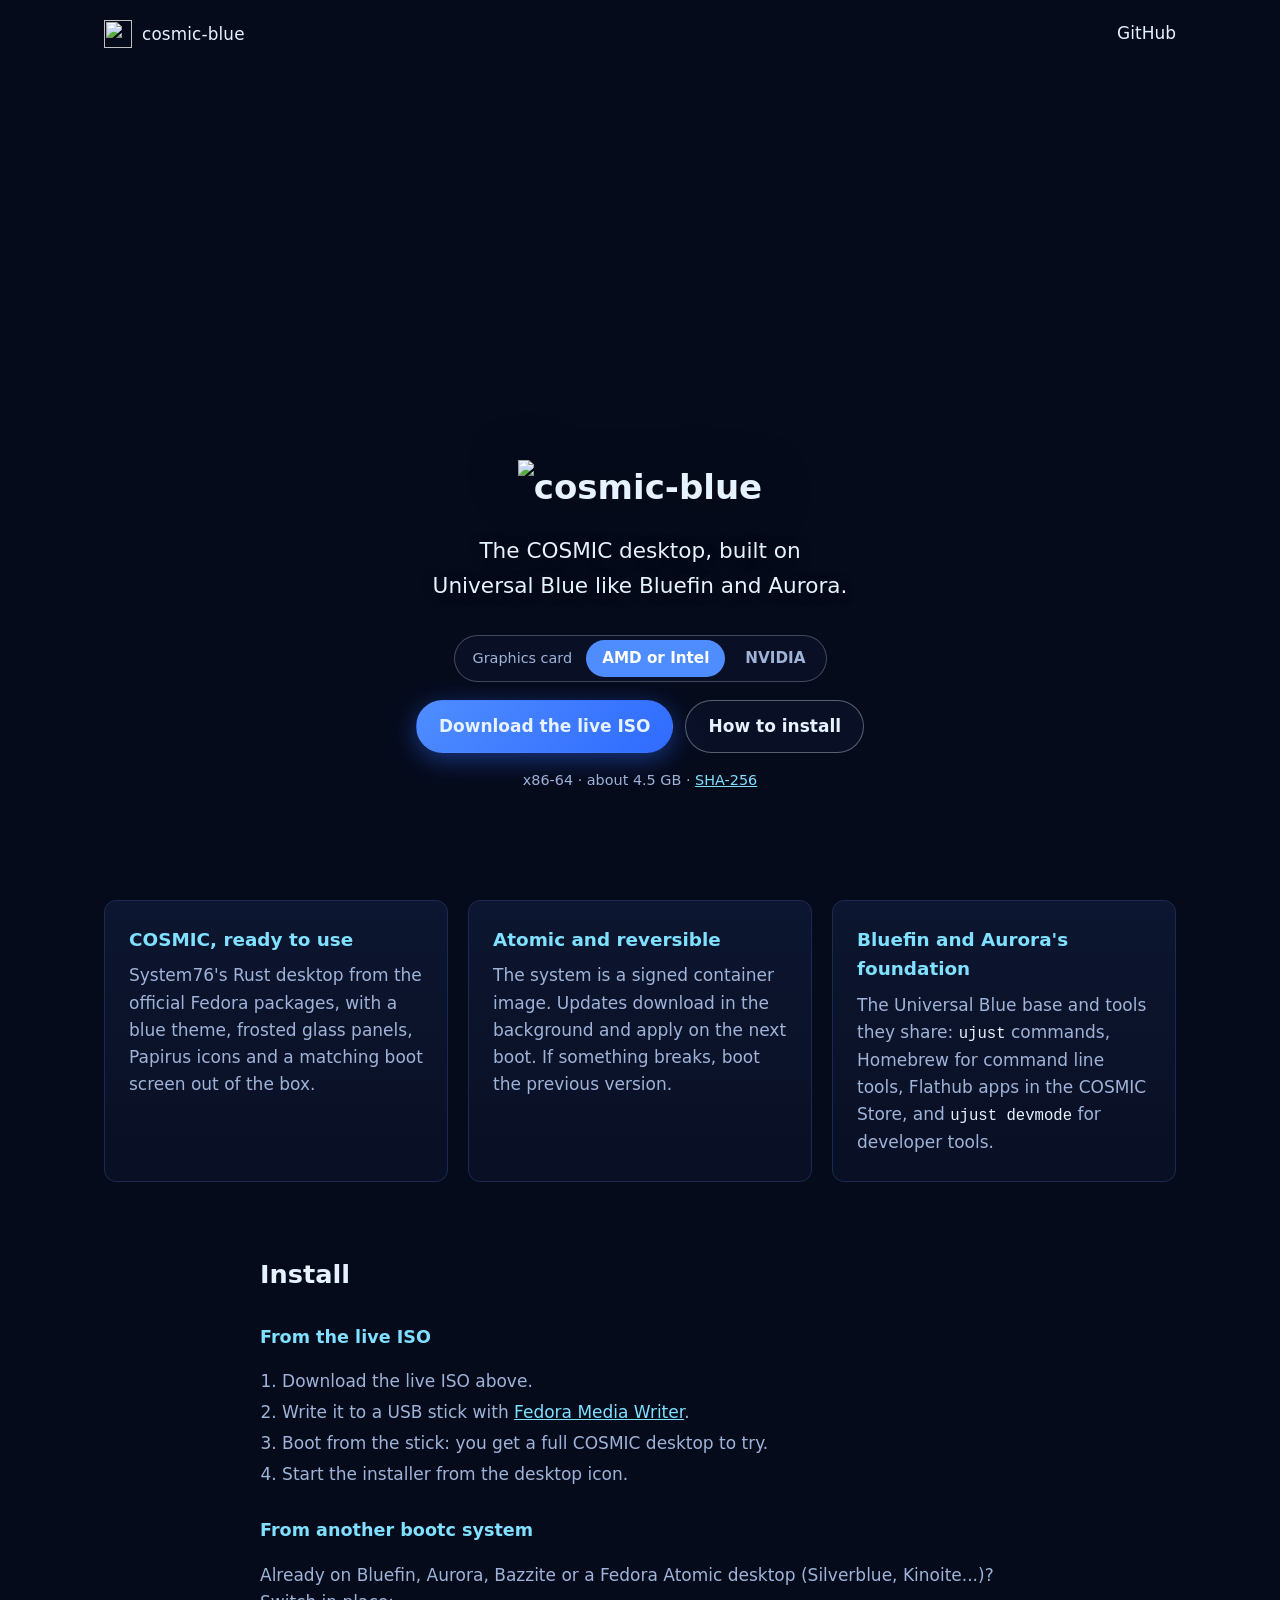
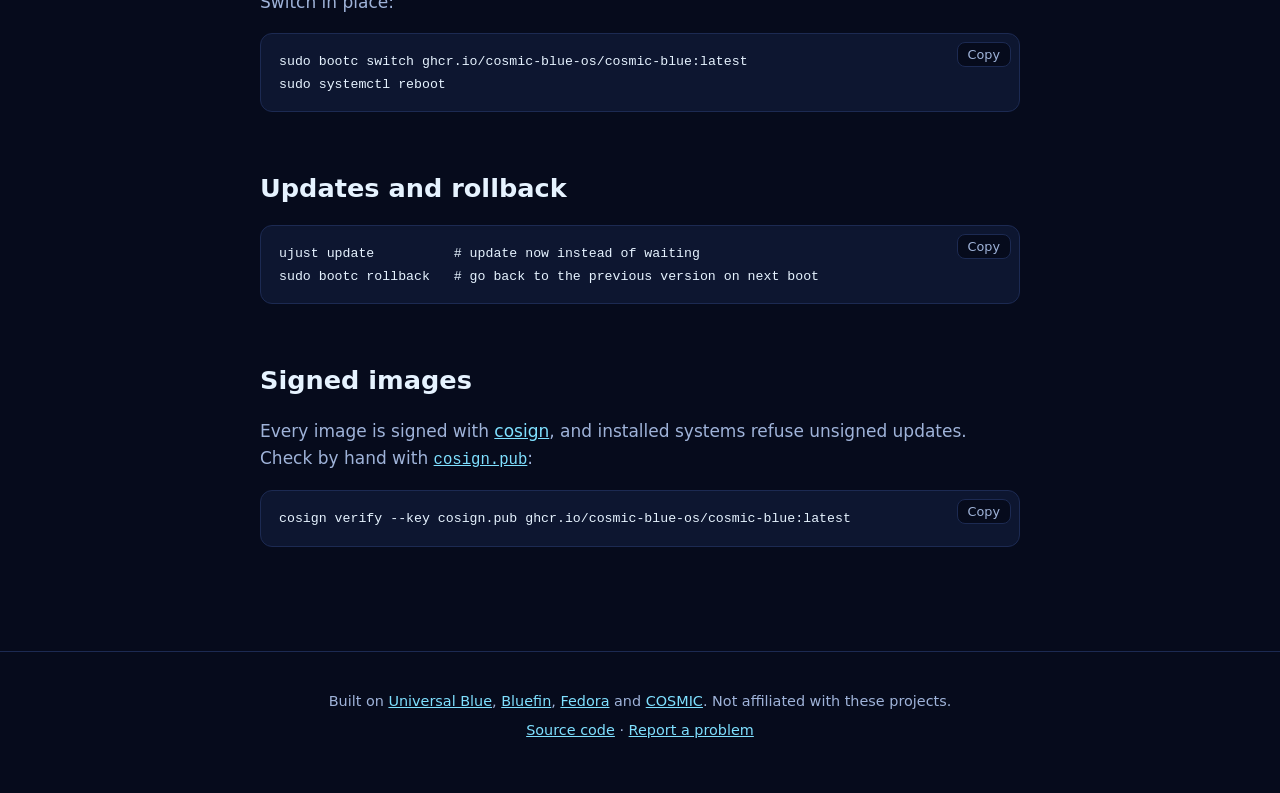
==== website/index.html @ 3c58597e "Add a cosmic-blue-nvidia image with the NVIDIA driver and Secure Boot support (#39) - New image ghcr" ====
<!doctype html>
<html lang="en">
<head>
  <meta charset="utf-8">
  <meta name="viewport" content="width=device-width, initial-scale=1">
  <title>cosmic-blue</title>
  <meta name="description" content="cosmic-blue: the COSMIC desktop, built on Universal Blue like Bluefin and Aurora. Updates in the background, rollback in one command.">
  <meta name="theme-color" content="#060b1c">
  <meta property="og:title" content="cosmic-blue">
  <meta property="og:description" content="The COSMIC desktop, built on Universal Blue like Bluefin and Aurora.">
  <meta property="og:image" content="https://cosmic-blue-os.github.io/cosmic-blue/img/wallpaper-1280.jpg">
  <meta property="og:type" content="website">
  <link rel="icon" href="img/cosmic-blue-logo.svg" type="image/svg+xml">
  <link rel="stylesheet" href="style.css">
</head>
<body>
  <header class="hero">
    <picture class="hero-bg">
      <source media="(max-width: 900px)" srcset="img/wallpaper-1280.jpg">
      <img src="img/wallpaper-2560.jpg" alt="" fetchpriority="high">
    </picture>
    <nav class="top">
      <a class="brand" href="./"><img src="img/cosmic-blue-logo.svg" alt="" width="28" height="28">cosmic-blue</a>
      <a href="https://github.com/cosmic-blue-os/cosmic-blue">GitHub</a>
    </nav>
    <div class="hero-text">
      <h1><img src="img/cosmic-blue-logo-horizontal-dark.svg" alt="cosmic-blue" width="560" height="100"></h1>
      <p class="tagline">The COSMIC desktop, built on Universal&nbsp;Blue like Bluefin and&nbsp;Aurora.</p>
      <div class="gpu" role="radiogroup" aria-labelledby="gpu-label">
        <span id="gpu-label">Graphics card</span>
        <label><input type="radio" name="gpu" value="main" checked> AMD or Intel</label>
        <label><input type="radio" name="gpu" value="nvidia"> NVIDIA</label>
      </div>
      <div class="actions">
        <!-- Filled in by build.sh -->
        <a class="button primary" href="@ISO_URL@" data-nvidia-href="@ISO_NVIDIA_URL@">Download the live ISO</a>
        <a class="button" href="#install">How to install</a>
      </div>
      <p class="fine">x86-64 · about 4.5 GB<!-- checksum --> · <a href="@ISO_URL@.sha256" data-nvidia-href="@ISO_NVIDIA_URL@.sha256">SHA-256</a><!-- /checksum --></p>
      <p class="fine" data-nvidia-only hidden>With NVIDIA's driver, for GTX 16xx, RTX 20xx and newer cards.
      Older NVIDIA card? Take the AMD or Intel version, which uses the open source driver.</p>
    </div>
  </header>

  <main>
    <section class="features" aria-label="Features">
      <article>
        <h2>COSMIC, ready to use</h2>
        <p>System76's Rust desktop from the official Fedora packages, with a
        blue theme, frosted glass panels, Papirus icons and a matching boot
        screen out of the box.</p>
      </article>
      <article>
        <h2>Atomic and reversible</h2>
        <p>The system is a signed container image. Updates download in the
        background and apply on the next boot. If something breaks, boot the
        previous version.</p>
      </article>
      <article>
        <h2>Bluefin and Aurora's foundation</h2>
        <p>The Universal Blue base and tools they share: <code>ujust</code> commands, Homebrew for
        command line tools, Flathub apps in the COSMIC Store, and
        <code>ujust devmode</code> for developer tools.</p>
      </article>
    </section>

    <section id="install" class="block">
      <h2>Install</h2>

      <h3>From the live ISO</h3>
      <ol>
        <li>Download the live ISO above.</li>
        <li>Write it to a USB stick with
          <a href="https://fedoraproject.org/workstation/download">Fedora Media Writer</a>.</li>
        <li>Boot from the stick: you get a full COSMIC desktop to try.</li>
        <li>Start the installer from the desktop icon.</li>
        <li data-nvidia-only hidden>With Secure Boot on, a blue screen shows up on the first
          reboot: choose <em>Enroll MOK</em>, then <em>Continue</em>, and type the
          password <code>universalblue</code> (QWERTY layout). It lets the NVIDIA
          driver load.</li>
      </ol>

      <h3>From another bootc system</h3>
      <p>Already on Bluefin, Aurora, Bazzite or a Fedora Atomic desktop (Silverblue, Kinoite...)? Switch in place:</p>
      <div class="code">
        <pre><code><span data-nvidia-only hidden>ujust enroll-secure-boot-key   # only if Secure Boot is on
</span>sudo bootc switch ghcr.io/cosmic-blue-os/<span data-image>cosmic-blue</span>:latest
sudo systemctl reboot</code></pre>
        <button type="button" class="copy" data-copy>Copy</button>
      </div>
    </section>

    <section class="block">
      <h2>Updates and rollback</h2>
      <div class="code">
        <pre><code>ujust update          # update now instead of waiting
sudo bootc rollback   # go back to the previous version on next boot</code></pre>
        <button type="button" class="copy" data-copy>Copy</button>
      </div>
    </section>

    <section class="block">
      <h2>Signed images</h2>
      <p>Every image is signed with <a href="https://github.com/sigstore/cosign">cosign</a>,
      and installed systems refuse unsigned updates. Check by hand with
      <a href="https://github.com/cosmic-blue-os/cosmic-blue/blob/main/cosign.pub"><code>cosign.pub</code></a>:</p>
      <div class="code">
        <pre><code>cosign verify --key cosign.pub ghcr.io/cosmic-blue-os/<span data-image>cosmic-blue</span>:latest</code></pre>
        <button type="button" class="copy" data-copy>Copy</button>
      </div>
    </section>
  </main>

  <footer>
    <p>Built on <a href="https://universal-blue.org/">Universal Blue</a>,
    <a href="https://projectbluefin.io/">Bluefin</a>,
    <a href="https://fedoraproject.org/">Fedora</a> and
    <a href="https://system76.com/cosmic">COSMIC</a>.
    Not affiliated with these projects.</p>
    <p><a href="https://github.com/cosmic-blue-os/cosmic-blue">Source code</a> ·
    <a href="https://github.com/cosmic-blue-os/cosmic-blue/issues">Report a problem</a></p>
  </footer>

  <script>
    // Graphics card choice: NVIDIA swaps the ISO links and the image name.
    // Remembered per browser; ?gpu=nvidia in the address selects it too.
    const setGpu = (gpu) => {
      const nvidia = gpu === "nvidia";
      for (const link of document.querySelectorAll("[data-nvidia-href]")) {
        link.dataset.mainHref ??= link.getAttribute("href");
        link.setAttribute("href", nvidia ? link.dataset.nvidiaHref : link.dataset.mainHref);
      }
      for (const el of document.querySelectorAll("[data-nvidia-only]")) el.hidden = !nvidia;
      for (const el of document.querySelectorAll("[data-image]")) {
        el.textContent = nvidia ? "cosmic-blue-nvidia" : "cosmic-blue";
      }
      document.querySelector(`input[name="gpu"][value="${nvidia ? "nvidia" : "main"}"]`).checked = true;
    };
    let gpu = new URLSearchParams(location.search).get("gpu");
    try { gpu ??= localStorage.getItem("gpu"); } catch {}
    setGpu(gpu);
    for (const input of document.querySelectorAll('input[name="gpu"]')) {
      input.addEventListener("change", () => {
        setGpu(input.value);
        try { localStorage.setItem("gpu", input.value); } catch {}
      });
    }

    for (const button of document.querySelectorAll("[data-copy]")) {
      button.addEventListener("click", async () => {
        const text = button.previousElementSibling.innerText;
        try {
          await navigator.clipboard.writeText(text);
          button.textContent = "Copied";
        } catch {
          button.textContent = "Select and copy";
        }
        setTimeout(() => { button.textContent = "Copy"; }, 2000);
      });
    }
  </script>
</body>
</html>
---- website/style.css ----
/* cosmic-blue website. Colors come from the logo and the default theme. */
:root {
  color-scheme: dark;
  --bg: #060b1c;
  --surface: #0d1630;
  --border: #1c2a52;
  --text: #e6f3ff;
  --muted: #9fb3d9;
  --accent: #4f8dff;
  --accent-strong: #2f6bff;
  --accent-light: #7fe0ff;
  --radius: 12px;
  --font: system-ui, -apple-system, "Segoe UI", Roboto, "Open Sans", sans-serif;
  --mono: ui-monospace, "JetBrains Mono", "Fira Code", Menlo, monospace;
}

* { box-sizing: border-box; }

html { scroll-behavior: smooth; }

body {
  margin: 0;
  background: var(--bg);
  color: var(--text);
  font: 17px/1.6 var(--font);
  -webkit-font-smoothing: antialiased;
}

a { color: var(--accent-light); }
a:hover { color: var(--text); }

code { font-family: var(--mono); font-size: .92em; }

/* Hero */

.hero {
  position: relative;
  min-height: 100svh;
  display: flex;
  flex-direction: column;
  overflow: hidden;
  isolation: isolate;
}

.hero-bg img {
  position: absolute;
  inset: 0;
  z-index: -2;
  width: 100%;
  height: 100%;
  object-fit: cover;
  object-position: 50% 45%;
}

/* Keep the text readable over the wallpaper and blend into the page */
.hero::after {
  content: "";
  position: absolute;
  inset: 0;
  z-index: -1;
  background:
    linear-gradient(180deg, rgb(6 11 28 / .55) 0%, rgb(6 11 28 / .15) 30%, rgb(6 11 28 / .35) 65%, var(--bg) 100%);
}

.top {
  display: flex;
  justify-content: space-between;
  align-items: center;
  gap: 16px;
  max-width: 1120px;
  width: 100%;
  margin: 0 auto;
  padding: 20px 24px;
}

.top a {
  color: var(--text);
  text-decoration: none;
  font-weight: 500;
}

.brand {
  display: inline-flex;
  align-items: center;
  gap: 10px;
  font-size: 1.05rem;
  letter-spacing: .01em;
}

.hero-text {
  margin: auto auto 12vh;
  padding: 0 24px;
  max-width: 760px;
  text-align: center;
}

.hero h1 { margin: 0 0 20px; }

.hero h1 img {
  width: min(560px, 88vw);
  height: auto;
  filter: drop-shadow(0 4px 24px rgb(0 0 0 / .55));
}

.tagline {
  max-width: 34em;
  margin: 0 auto 32px;
  text-wrap: balance;
  font-size: clamp(1.1rem, 2.6vw, 1.35rem);
  color: var(--text);
  text-shadow: 0 2px 12px rgb(0 0 0 / .7);
}

/* Graphics card choice: a two-option segmented switch */
.gpu {
  display: inline-flex;
  max-width: 100%;
  align-items: center;
  gap: 4px;
  margin: 0 0 18px;
  padding: 4px;
  border: 1px solid rgb(230 243 255 / .25);
  border-radius: 999px;
  background: rgb(13 22 48 / .55);
  backdrop-filter: blur(10px);
}

.gpu #gpu-label {
  padding: 0 10px 0 14px;
  color: var(--muted);
  font-size: .9rem;
}

.gpu label {
  position: relative;
  padding: 6px 16px;
  border-radius: 999px;
  color: var(--muted);
  font-weight: 600;
  font-size: .95rem;
  cursor: pointer;
  transition: background .15s, color .15s;
}

@media (max-width: 420px) {
  .gpu #gpu-label { padding: 0 4px 0 8px; font-size: .85rem; }
  .gpu label { padding: 6px 12px; font-size: .9rem; white-space: nowrap; }
}

.gpu input {
  position: absolute;
  opacity: 0;
  pointer-events: none;
}

.gpu label:has(input:checked) {
  background: var(--accent);
  color: #fff;
}

.gpu label:has(input:focus-visible) {
  outline: 2px solid var(--accent-light);
  outline-offset: 2px;
}

.actions {
  display: flex;
  flex-wrap: wrap;
  justify-content: center;
  gap: 12px;
}

.button {
  display: inline-block;
  padding: 12px 22px;
  border: 1px solid rgb(230 243 255 / .35);
  border-radius: 999px;
  background: rgb(13 22 48 / .55);
  backdrop-filter: blur(10px);
  color: var(--text);
  font-weight: 600;
  text-decoration: none;
  transition: background .15s, border-color .15s;
}

.button:hover {
  background: rgb(13 22 48 / .85);
  border-color: var(--accent-light);
  color: var(--text);
}

.button.primary {
  border-color: transparent;
  background: linear-gradient(135deg, var(--accent), var(--accent-strong));
  box-shadow: 0 6px 24px rgb(47 107 255 / .45);
}

.button.primary:hover { filter: brightness(1.1); }

.fine {
  margin: 16px 0 0;
  font-size: .9rem;
  color: var(--muted);
}

/* Content */

main {
  max-width: 1120px;
  margin: 0 auto;
  padding: 0 24px 48px;
}

.features {
  display: grid;
  grid-template-columns: repeat(auto-fit, minmax(260px, 1fr));
  gap: 20px;
  margin: 0 0 72px;
}

.features article {
  padding: 24px;
  border: 1px solid var(--border);
  border-radius: var(--radius);
  background: linear-gradient(180deg, var(--surface), rgb(13 22 48 / .4));
}

.features h2 {
  margin: 0 0 8px;
  font-size: 1.15rem;
  color: var(--accent-light);
}

.features p { margin: 0; color: var(--muted); }
.features code { color: var(--text); }

.block {
  max-width: 760px;
  margin: 0 auto 56px;
}

.block h2 {
  margin: 0 0 16px;
  font-size: 1.6rem;
  font-weight: 600;
}

.block h3 {
  margin: 28px 0 8px;
  font-size: 1.1rem;
  color: var(--accent-light);
}

.block p, .block li { color: var(--muted); }
.block ol { padding-left: 1.3em; }
.block li { margin: 4px 0; }

.code {
  position: relative;
  margin: 12px 0;
  border: 1px solid var(--border);
  border-radius: var(--radius);
  background: var(--surface);
}

.code pre {
  margin: 0;
  padding: 16px 18px;
  overflow-x: auto;
  font-size: .9rem;
  line-height: 1.55;
}

.copy {
  position: absolute;
  top: 8px;
  right: 8px;
  padding: 4px 10px;
  border: 1px solid var(--border);
  border-radius: 8px;
  background: var(--bg);
  color: var(--muted);
  font: 500 .8rem var(--font);
  cursor: pointer;
}

.copy:hover { color: var(--text); border-color: var(--accent); }

/* Leave room for the copy button on wide screens only, where it can overlap */
@media (min-width: 640px) {
  .code pre { padding-right: 90px; }
}

@media (max-width: 639px) {
  .code pre { padding-top: 40px; }
}

footer {
  border-top: 1px solid var(--border);
  padding: 32px 24px 48px;
  text-align: center;
  font-size: .9rem;
  color: var(--muted);
}

footer p { margin: 6px 0; }

@media (prefers-reduced-motion: reduce) {
  html { scroll-behavior: auto; }
}
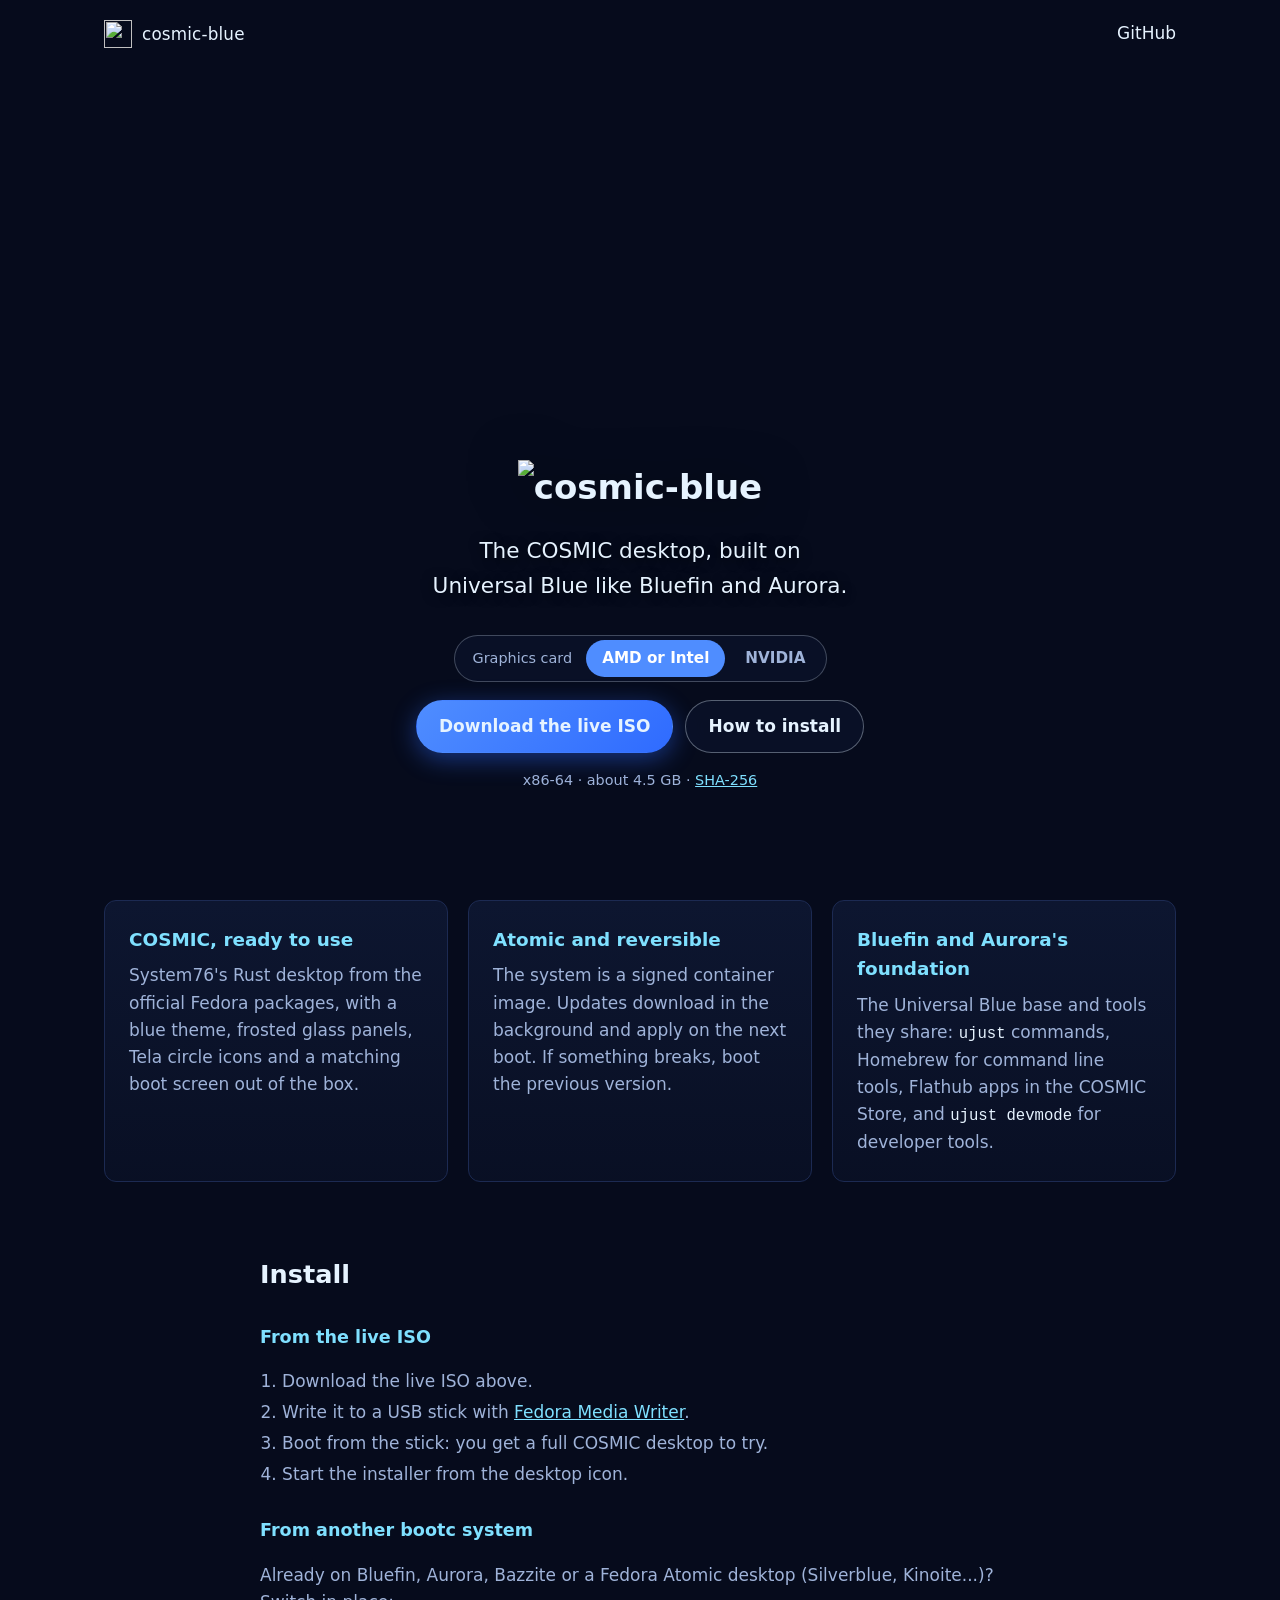
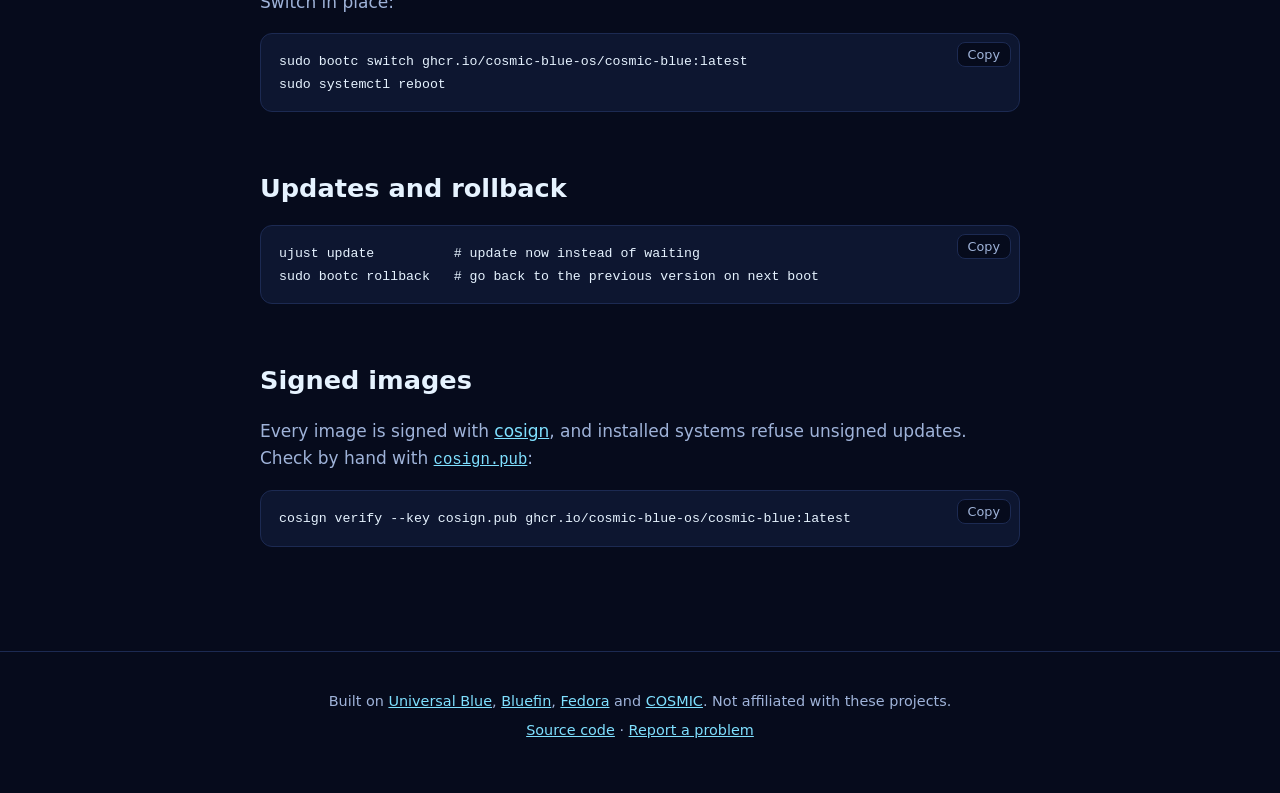
==== commit 3ab4613c: "Switch the icons to Tela circle dark, recolored with the accent blue (#40) - Tela circle replaces Pa" ====
--- a/website/index.html
+++ b/website/index.html
@@ -47,7 +47,7 @@
       <article>
         <h2>COSMIC, ready to use</h2>
         <p>System76's Rust desktop from the official Fedora packages, with a
-        blue theme, frosted glass panels, Papirus icons and a matching boot
+        blue theme, frosted glass panels, Tela circle icons and a matching boot
         screen out of the box.</p>
       </article>
       <article>
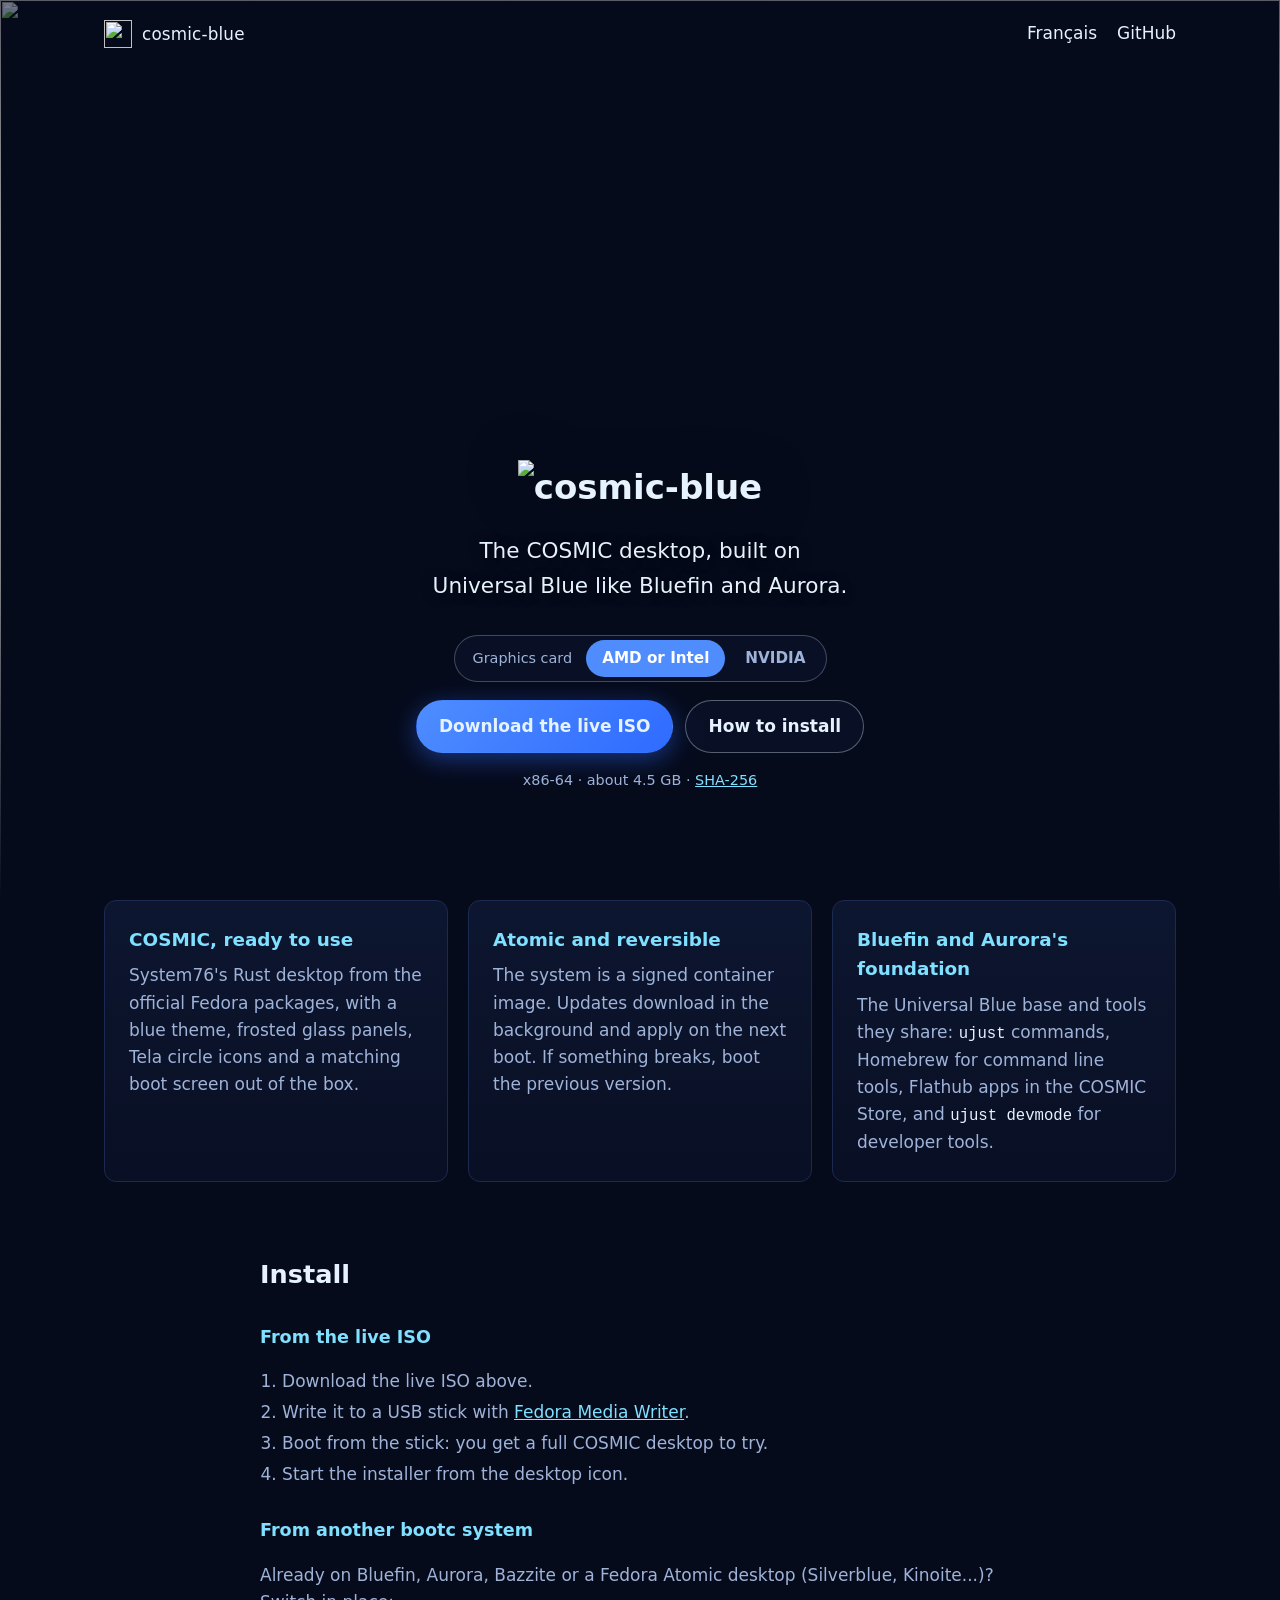
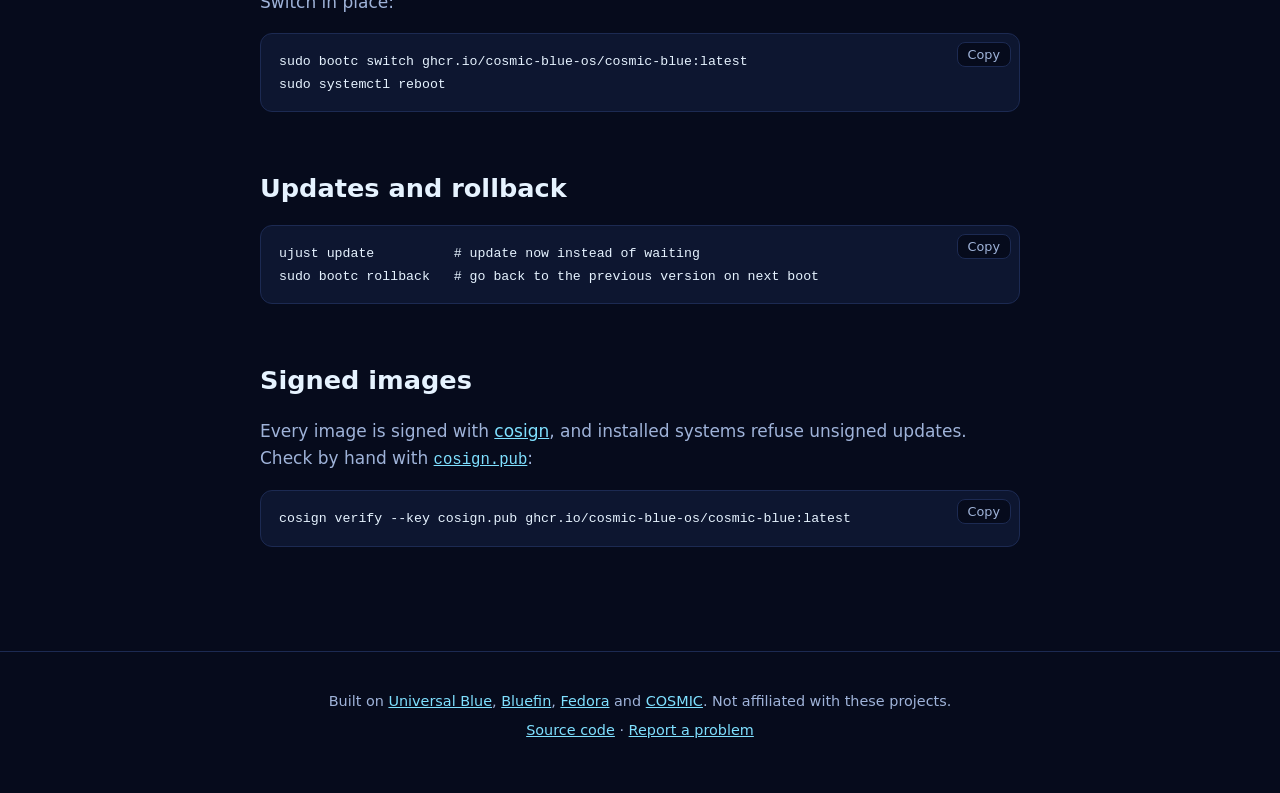
==== commit 42530fe0: "Add a French version of the website website/fr/index.html mirrors the English page, with a language " ====
--- a/website/index.html
+++ b/website/index.html
@@ -10,6 +10,9 @@
   <meta property="og:description" content="The COSMIC desktop, built on Universal Blue like Bluefin and Aurora.">
   <meta property="og:image" content="https://cosmic-blue-os.github.io/cosmic-blue/img/wallpaper-1280.jpg">
   <meta property="og:type" content="website">
+  <link rel="alternate" hreflang="en" href="https://cosmic-blue-os.github.io/cosmic-blue/">
+  <link rel="alternate" hreflang="fr" href="https://cosmic-blue-os.github.io/cosmic-blue/fr/">
+  <link rel="alternate" hreflang="x-default" href="https://cosmic-blue-os.github.io/cosmic-blue/">
   <link rel="icon" href="img/cosmic-blue-logo.svg" type="image/svg+xml">
   <link rel="stylesheet" href="style.css">
 </head>
@@ -21,7 +24,10 @@
     </picture>
     <nav class="top">
       <a class="brand" href="./"><img src="img/cosmic-blue-logo.svg" alt="" width="28" height="28">cosmic-blue</a>
-      <a href="https://github.com/cosmic-blue-os/cosmic-blue">GitHub</a>
+      <span class="links">
+        <a href="fr/" hreflang="fr" lang="fr">Français</a>
+        <a href="https://github.com/cosmic-blue-os/cosmic-blue">GitHub</a>
+      </span>
     </nav>
     <div class="hero-text">
       <h1><img src="img/cosmic-blue-logo-horizontal-dark.svg" alt="cosmic-blue" width="560" height="100"></h1>
@@ -121,43 +127,6 @@
     <a href="https://github.com/cosmic-blue-os/cosmic-blue/issues">Report a problem</a></p>
   </footer>
 
-  <script>
-    // Graphics card choice: NVIDIA swaps the ISO links and the image name.
-    // Remembered per browser; ?gpu=nvidia in the address selects it too.
-    const setGpu = (gpu) => {
-      const nvidia = gpu === "nvidia";
-      for (const link of document.querySelectorAll("[data-nvidia-href]")) {
-        link.dataset.mainHref ??= link.getAttribute("href");
-        link.setAttribute("href", nvidia ? link.dataset.nvidiaHref : link.dataset.mainHref);
-      }
-      for (const el of document.querySelectorAll("[data-nvidia-only]")) el.hidden = !nvidia;
-      for (const el of document.querySelectorAll("[data-image]")) {
-        el.textContent = nvidia ? "cosmic-blue-nvidia" : "cosmic-blue";
-      }
-      document.querySelector(`input[name="gpu"][value="${nvidia ? "nvidia" : "main"}"]`).checked = true;
-    };
-    let gpu = new URLSearchParams(location.search).get("gpu");
-    try { gpu ??= localStorage.getItem("gpu"); } catch {}
-    setGpu(gpu);
-    for (const input of document.querySelectorAll('input[name="gpu"]')) {
-      input.addEventListener("change", () => {
-        setGpu(input.value);
-        try { localStorage.setItem("gpu", input.value); } catch {}
-      });
-    }
-
-    for (const button of document.querySelectorAll("[data-copy]")) {
-      button.addEventListener("click", async () => {
-        const text = button.previousElementSibling.innerText;
-        try {
-          await navigator.clipboard.writeText(text);
-          button.textContent = "Copied";
-        } catch {
-          button.textContent = "Select and copy";
-        }
-        setTimeout(() => { button.textContent = "Copy"; }, 2000);
-      });
-    }
-  </script>
+  <script src="site.js"></script>
 </body>
 </html>
--- a/website/style.css
+++ b/website/style.css
@@ -79,6 +79,11 @@
   font-weight: 500;
 }
 
+.top .links {
+  display: flex;
+  gap: 20px;
+}
+
 .brand {
   display: inline-flex;
   align-items: center;
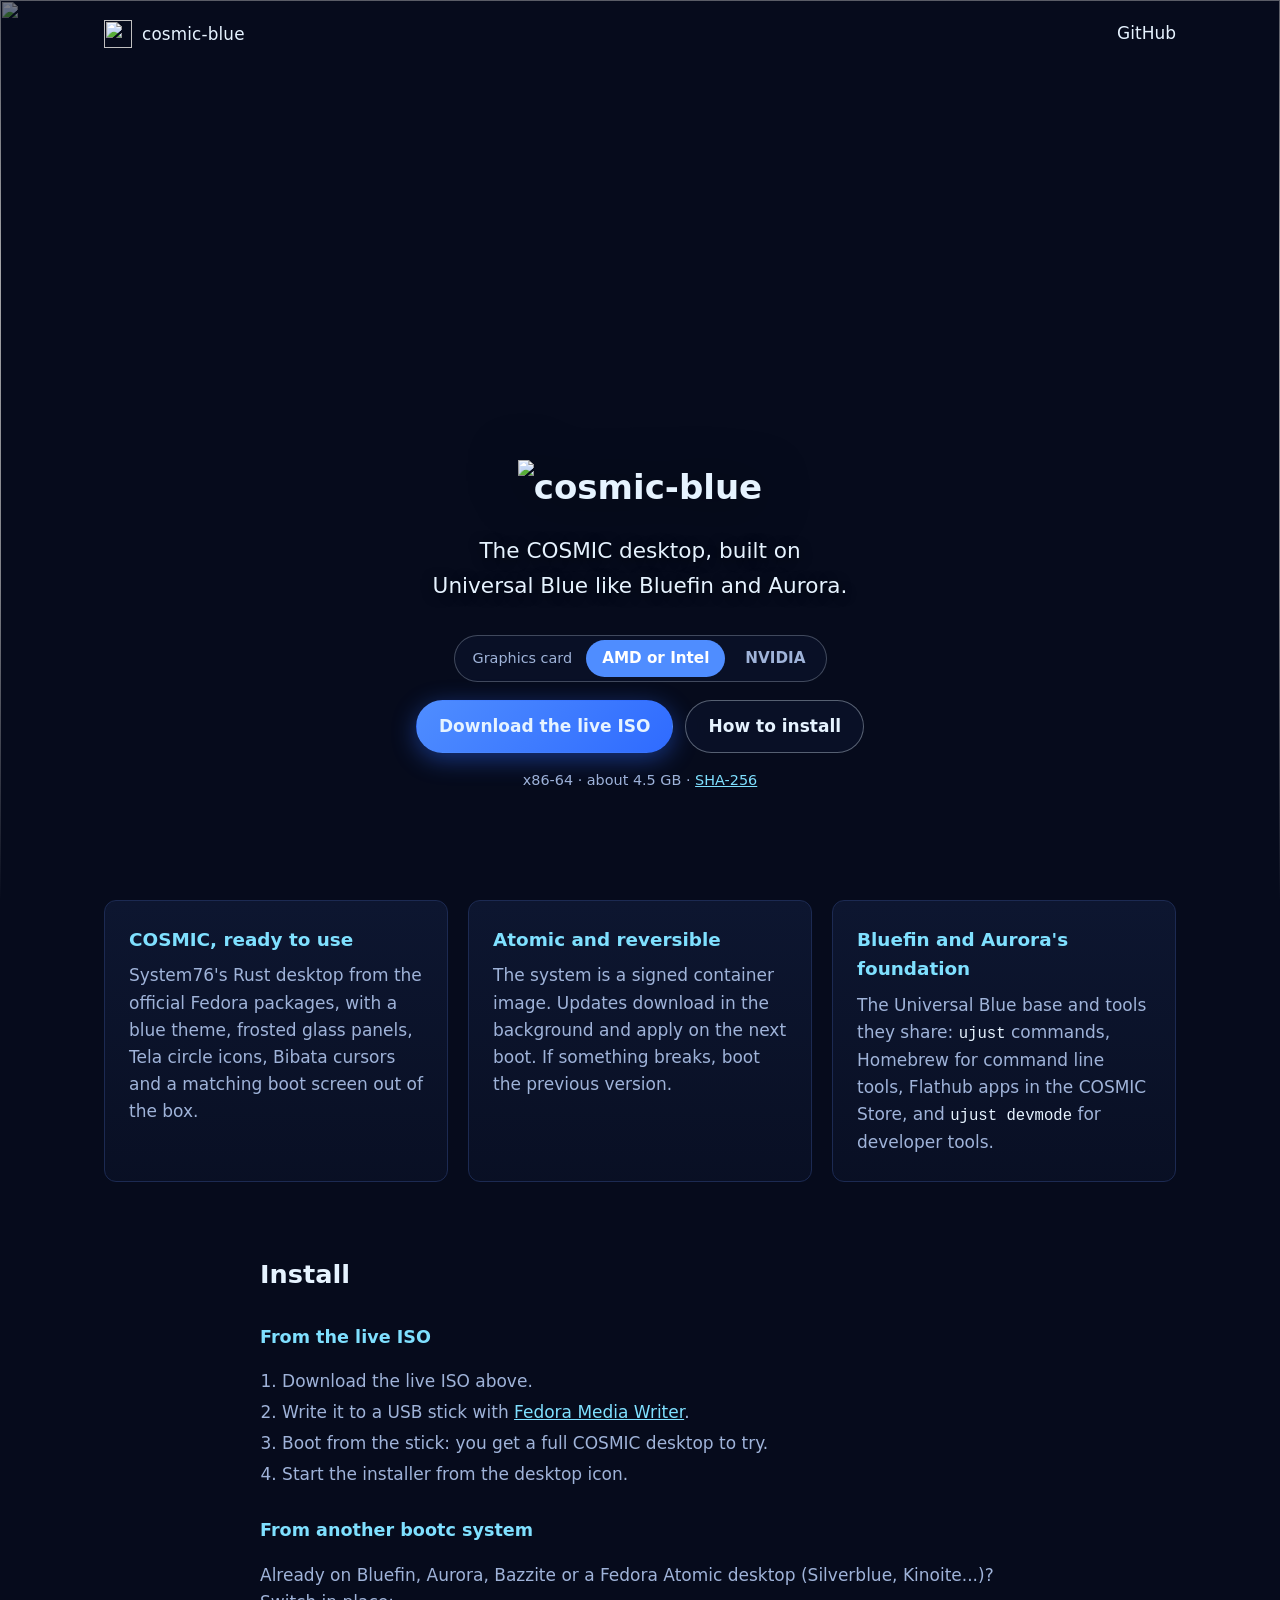
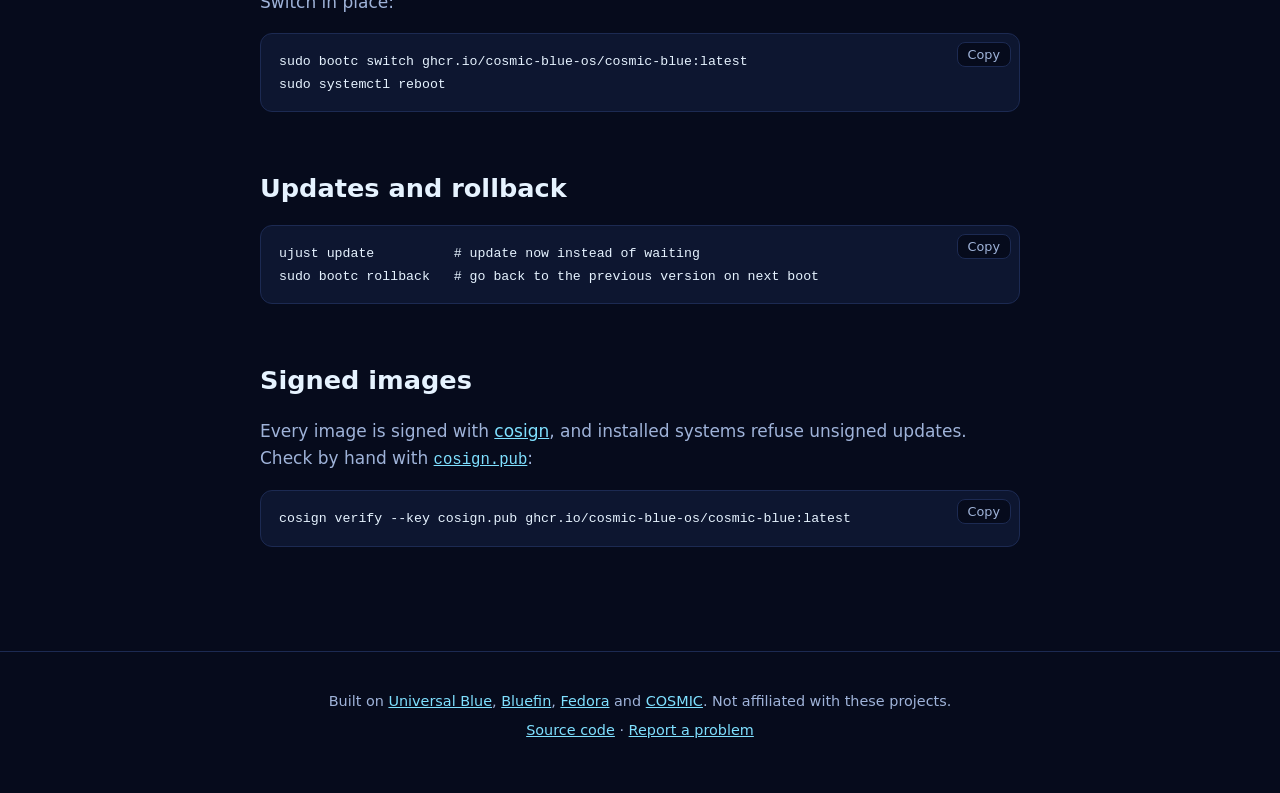
==== commit 7b2fc225: "Add a Bibata Modern cursor theme in the cosmic-blue colors COSMIC has no cursor setting and falls ba" ====
--- a/website/index.html
+++ b/website/index.html
@@ -10,9 +10,6 @@
   <meta property="og:description" content="The COSMIC desktop, built on Universal Blue like Bluefin and Aurora.">
   <meta property="og:image" content="https://cosmic-blue-os.github.io/cosmic-blue/img/wallpaper-1280.jpg">
   <meta property="og:type" content="website">
-  <link rel="alternate" hreflang="en" href="https://cosmic-blue-os.github.io/cosmic-blue/">
-  <link rel="alternate" hreflang="fr" href="https://cosmic-blue-os.github.io/cosmic-blue/fr/">
-  <link rel="alternate" hreflang="x-default" href="https://cosmic-blue-os.github.io/cosmic-blue/">
   <link rel="icon" href="img/cosmic-blue-logo.svg" type="image/svg+xml">
   <link rel="stylesheet" href="style.css">
 </head>
@@ -24,10 +21,7 @@
     </picture>
     <nav class="top">
       <a class="brand" href="./"><img src="img/cosmic-blue-logo.svg" alt="" width="28" height="28">cosmic-blue</a>
-      <span class="links">
-        <a href="fr/" hreflang="fr" lang="fr">Français</a>
-        <a href="https://github.com/cosmic-blue-os/cosmic-blue">GitHub</a>
-      </span>
+      <a href="https://github.com/cosmic-blue-os/cosmic-blue">GitHub</a>
     </nav>
     <div class="hero-text">
       <h1><img src="img/cosmic-blue-logo-horizontal-dark.svg" alt="cosmic-blue" width="560" height="100"></h1>
@@ -53,8 +47,8 @@
       <article>
         <h2>COSMIC, ready to use</h2>
         <p>System76's Rust desktop from the official Fedora packages, with a
-        blue theme, frosted glass panels, Tela circle icons and a matching boot
-        screen out of the box.</p>
+        blue theme, frosted glass panels, Tela circle icons, Bibata cursors and
+        a matching boot screen out of the box.</p>
       </article>
       <article>
         <h2>Atomic and reversible</h2>
@@ -127,6 +121,43 @@
     <a href="https://github.com/cosmic-blue-os/cosmic-blue/issues">Report a problem</a></p>
   </footer>
 
-  <script src="site.js"></script>
+  <script>
+    // Graphics card choice: NVIDIA swaps the ISO links and the image name.
+    // Remembered per browser; ?gpu=nvidia in the address selects it too.
+    const setGpu = (gpu) => {
+      const nvidia = gpu === "nvidia";
+      for (const link of document.querySelectorAll("[data-nvidia-href]")) {
+        link.dataset.mainHref ??= link.getAttribute("href");
+        link.setAttribute("href", nvidia ? link.dataset.nvidiaHref : link.dataset.mainHref);
+      }
+      for (const el of document.querySelectorAll("[data-nvidia-only]")) el.hidden = !nvidia;
+      for (const el of document.querySelectorAll("[data-image]")) {
+        el.textContent = nvidia ? "cosmic-blue-nvidia" : "cosmic-blue";
+      }
+      document.querySelector(`input[name="gpu"][value="${nvidia ? "nvidia" : "main"}"]`).checked = true;
+    };
+    let gpu = new URLSearchParams(location.search).get("gpu");
+    try { gpu ??= localStorage.getItem("gpu"); } catch {}
+    setGpu(gpu);
+    for (const input of document.querySelectorAll('input[name="gpu"]')) {
+      input.addEventListener("change", () => {
+        setGpu(input.value);
+        try { localStorage.setItem("gpu", input.value); } catch {}
+      });
+    }
+
+    for (const button of document.querySelectorAll("[data-copy]")) {
+      button.addEventListener("click", async () => {
+        const text = button.previousElementSibling.innerText;
+        try {
+          await navigator.clipboard.writeText(text);
+          button.textContent = "Copied";
+        } catch {
+          button.textContent = "Select and copy";
+        }
+        setTimeout(() => { button.textContent = "Copy"; }, 2000);
+      });
+    }
+  </script>
 </body>
 </html>
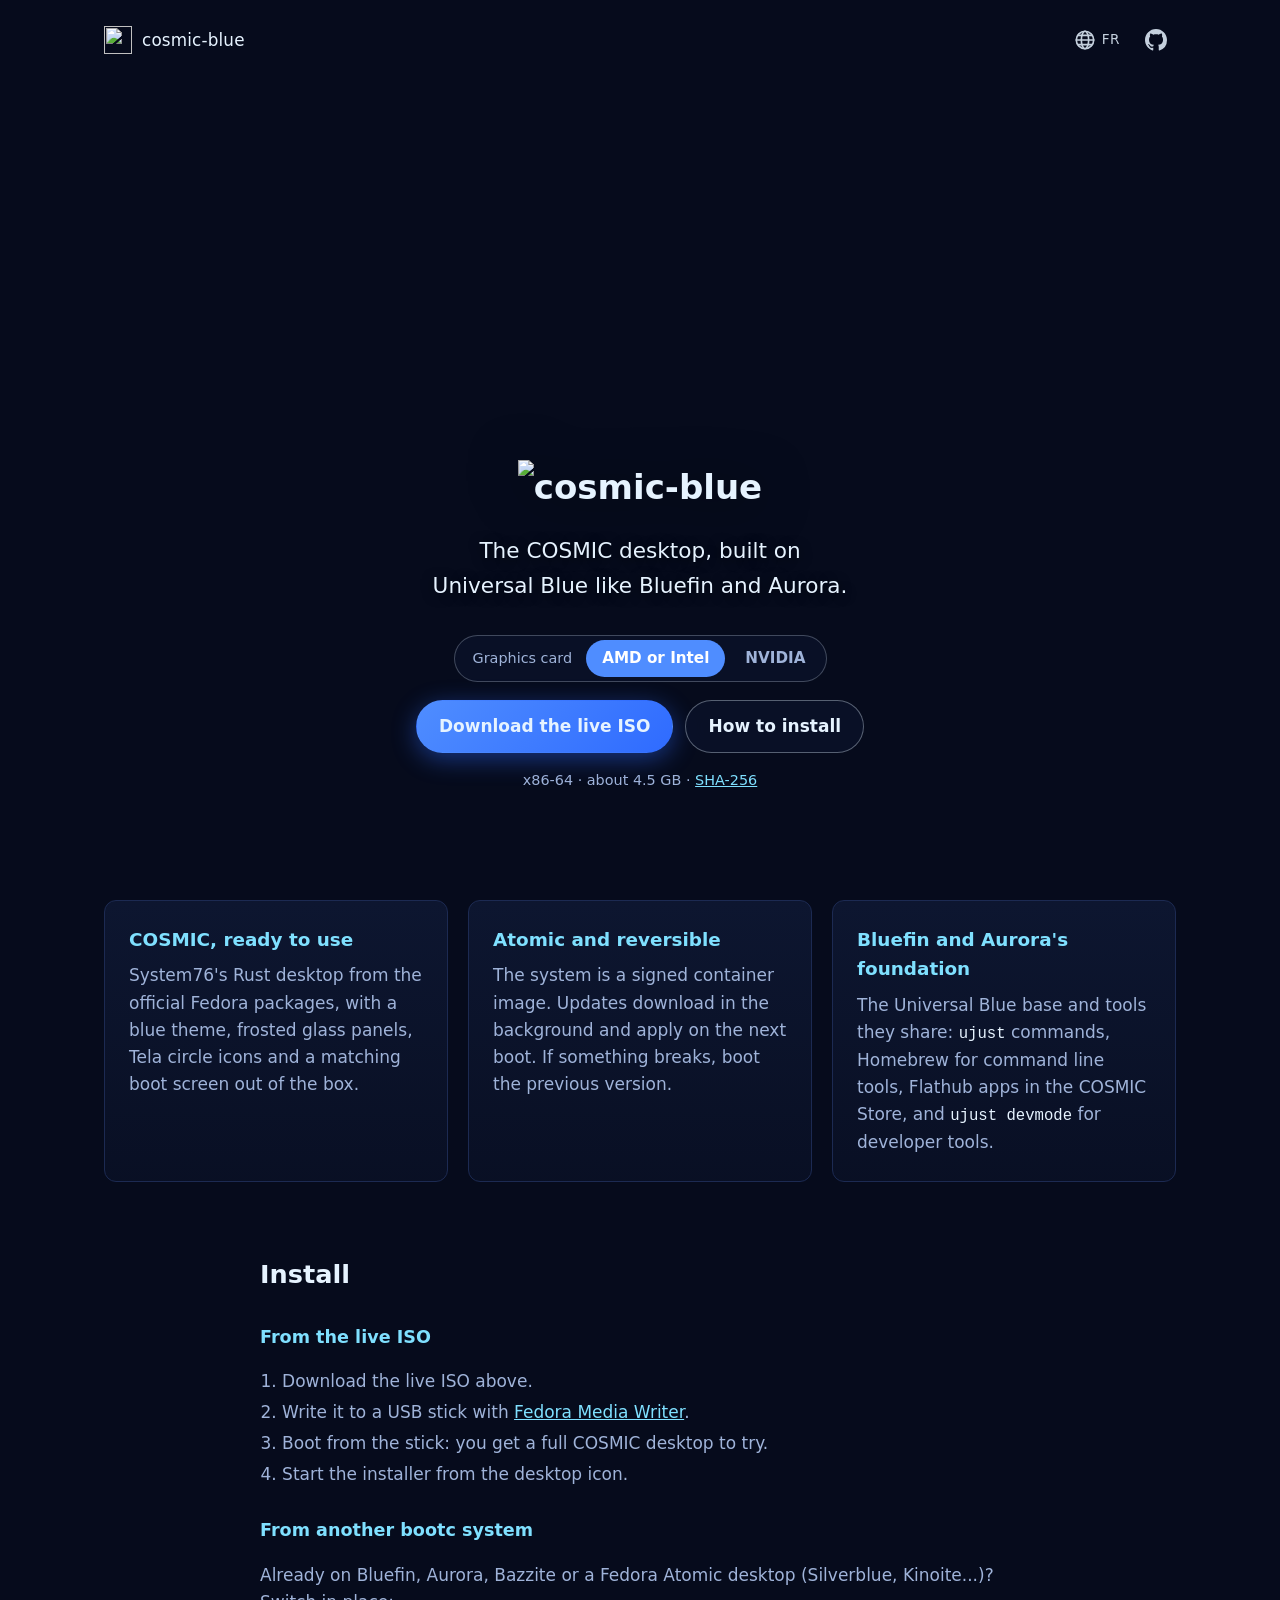
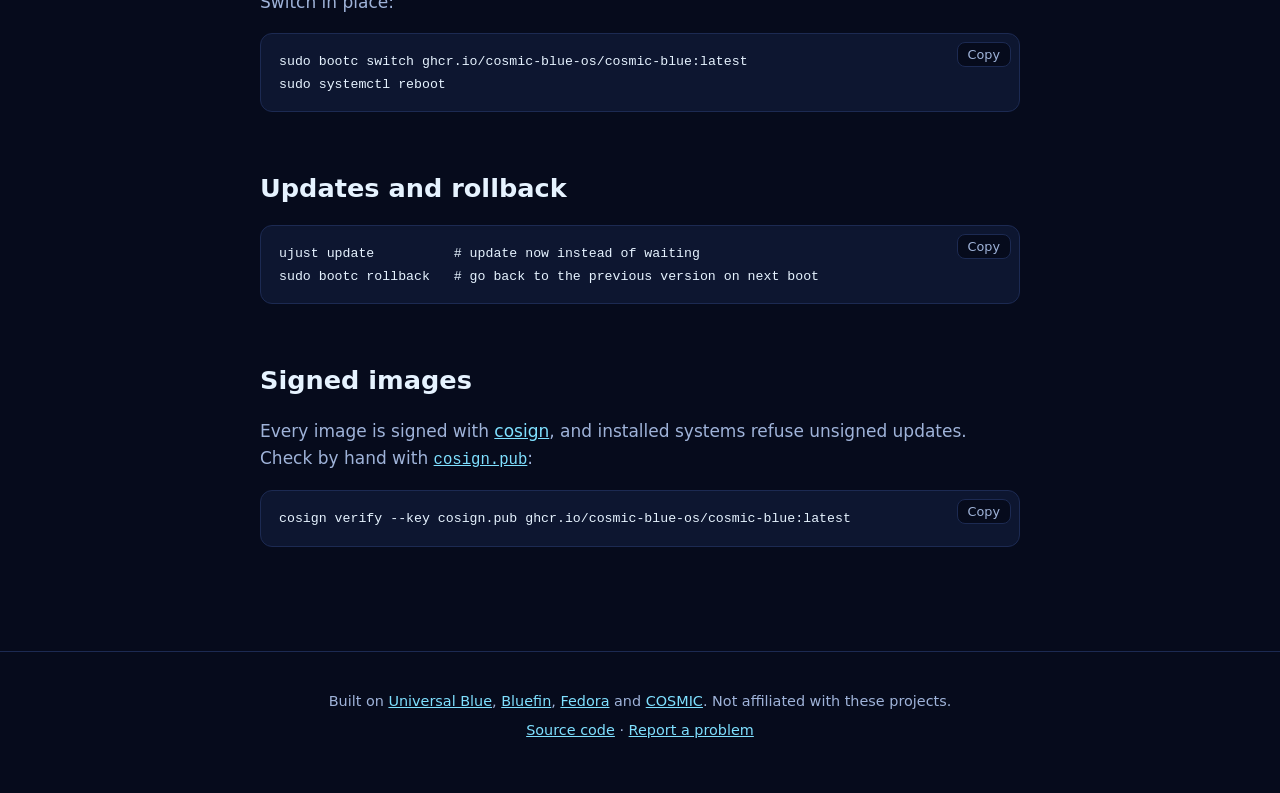
==== commit cce8c90e: "Show the language switch and GitHub link as icons Globe icon with the target language code, and the " ====
--- a/website/index.html
+++ b/website/index.html
@@ -10,6 +10,9 @@
   <meta property="og:description" content="The COSMIC desktop, built on Universal Blue like Bluefin and Aurora.">
   <meta property="og:image" content="https://cosmic-blue-os.github.io/cosmic-blue/img/wallpaper-1280.jpg">
   <meta property="og:type" content="website">
+  <link rel="alternate" hreflang="en" href="https://cosmic-blue-os.github.io/cosmic-blue/">
+  <link rel="alternate" hreflang="fr" href="https://cosmic-blue-os.github.io/cosmic-blue/fr/">
+  <link rel="alternate" hreflang="x-default" href="https://cosmic-blue-os.github.io/cosmic-blue/">
   <link rel="icon" href="img/cosmic-blue-logo.svg" type="image/svg+xml">
   <link rel="stylesheet" href="style.css">
 </head>
@@ -21,7 +24,10 @@
     </picture>
     <nav class="top">
       <a class="brand" href="./"><img src="img/cosmic-blue-logo.svg" alt="" width="28" height="28">cosmic-blue</a>
-      <a href="https://github.com/cosmic-blue-os/cosmic-blue">GitHub</a>
+      <span class="links">
+        <a class="icon" href="fr/" hreflang="fr" lang="fr" title="Français" aria-label="Français"><svg viewBox="0 0 24 24" width="22" height="22" aria-hidden="true" fill="none" stroke="currentColor" stroke-width="1.8" stroke-linecap="round"><circle cx="12" cy="12" r="9.5"/><ellipse cx="12" cy="12" rx="4" ry="9.5"/><path d="M2.5 12h19M4.2 7h15.6M4.2 17h15.6"/></svg><span aria-hidden="true">FR</span></a>
+        <a class="icon" href="https://github.com/cosmic-blue-os/cosmic-blue" title="GitHub" aria-label="GitHub"><svg viewBox="0 0 16 16" width="22" height="22" aria-hidden="true"><path fill="currentColor" d="M8 0C3.58 0 0 3.58 0 8c0 3.54 2.29 6.53 5.47 7.59.4.07.55-.17.55-.38 0-.19-.01-.82-.01-1.49-2.01.37-2.53-.49-2.69-.94-.09-.23-.48-.94-.82-1.13-.28-.15-.68-.52-.01-.53.63-.01 1.08.58 1.23.82.72 1.21 1.87.87 2.33.66.07-.52.28-.87.51-1.07-1.78-.2-3.64-.89-3.64-3.95 0-.87.31-1.59.82-2.15-.08-.2-.36-1.02.08-2.12 0 0 .67-.21 2.2.82.64-.18 1.32-.27 2-.27.68 0 1.36.09 2 .27 1.53-1.04 2.2-.82 2.2-.82.44 1.1.16 1.92.08 2.12.51.56.82 1.27.82 2.15 0 3.07-1.87 3.75-3.65 3.95.29.25.54.73.54 1.48 0 1.07-.01 1.93-.01 2.2 0 .21.15.46.55.38A8.013 8.013 0 0016 8c0-4.42-3.58-8-8-8z"/></svg></a>
+      </span>
     </nav>
     <div class="hero-text">
       <h1><img src="img/cosmic-blue-logo-horizontal-dark.svg" alt="cosmic-blue" width="560" height="100"></h1>
@@ -47,8 +53,8 @@
       <article>
         <h2>COSMIC, ready to use</h2>
         <p>System76's Rust desktop from the official Fedora packages, with a
-        blue theme, frosted glass panels, Tela circle icons, Bibata cursors and
-        a matching boot screen out of the box.</p>
+        blue theme, frosted glass panels, Tela circle icons and a matching boot
+        screen out of the box.</p>
       </article>
       <article>
         <h2>Atomic and reversible</h2>
@@ -121,43 +127,6 @@
     <a href="https://github.com/cosmic-blue-os/cosmic-blue/issues">Report a problem</a></p>
   </footer>
 
-  <script>
-    // Graphics card choice: NVIDIA swaps the ISO links and the image name.
-    // Remembered per browser; ?gpu=nvidia in the address selects it too.
-    const setGpu = (gpu) => {
-      const nvidia = gpu === "nvidia";
-      for (const link of document.querySelectorAll("[data-nvidia-href]")) {
-        link.dataset.mainHref ??= link.getAttribute("href");
-        link.setAttribute("href", nvidia ? link.dataset.nvidiaHref : link.dataset.mainHref);
-      }
-      for (const el of document.querySelectorAll("[data-nvidia-only]")) el.hidden = !nvidia;
-      for (const el of document.querySelectorAll("[data-image]")) {
-        el.textContent = nvidia ? "cosmic-blue-nvidia" : "cosmic-blue";
-      }
-      document.querySelector(`input[name="gpu"][value="${nvidia ? "nvidia" : "main"}"]`).checked = true;
-    };
-    let gpu = new URLSearchParams(location.search).get("gpu");
-    try { gpu ??= localStorage.getItem("gpu"); } catch {}
-    setGpu(gpu);
-    for (const input of document.querySelectorAll('input[name="gpu"]')) {
-      input.addEventListener("change", () => {
-        setGpu(input.value);
-        try { localStorage.setItem("gpu", input.value); } catch {}
-      });
-    }
-
-    for (const button of document.querySelectorAll("[data-copy]")) {
-      button.addEventListener("click", async () => {
-        const text = button.previousElementSibling.innerText;
-        try {
-          await navigator.clipboard.writeText(text);
-          button.textContent = "Copied";
-        } catch {
-          button.textContent = "Select and copy";
-        }
-        setTimeout(() => { button.textContent = "Copy"; }, 2000);
-      });
-    }
-  </script>
+  <script src="site.js"></script>
 </body>
 </html>
--- a/website/style.css
+++ b/website/style.css
@@ -81,7 +81,30 @@
 
 .top .links {
   display: flex;
-  gap: 20px;
+  align-items: center;
+  gap: 8px;
+}
+
+/* Icon links in the top bar: language switch and GitHub */
+.top .icon {
+  display: inline-flex;
+  align-items: center;
+  gap: 6px;
+  min-height: 40px;
+  min-width: 40px;
+  justify-content: center;
+  padding: 0 8px;
+  border-radius: 999px;
+  font-size: .85rem;
+  letter-spacing: .04em;
+  opacity: .85;
+  transition: opacity .15s, background-color .15s;
+}
+
+.top .icon:hover,
+.top .icon:focus-visible {
+  opacity: 1;
+  background: rgb(255 255 255 / .1);
 }
 
 .brand {
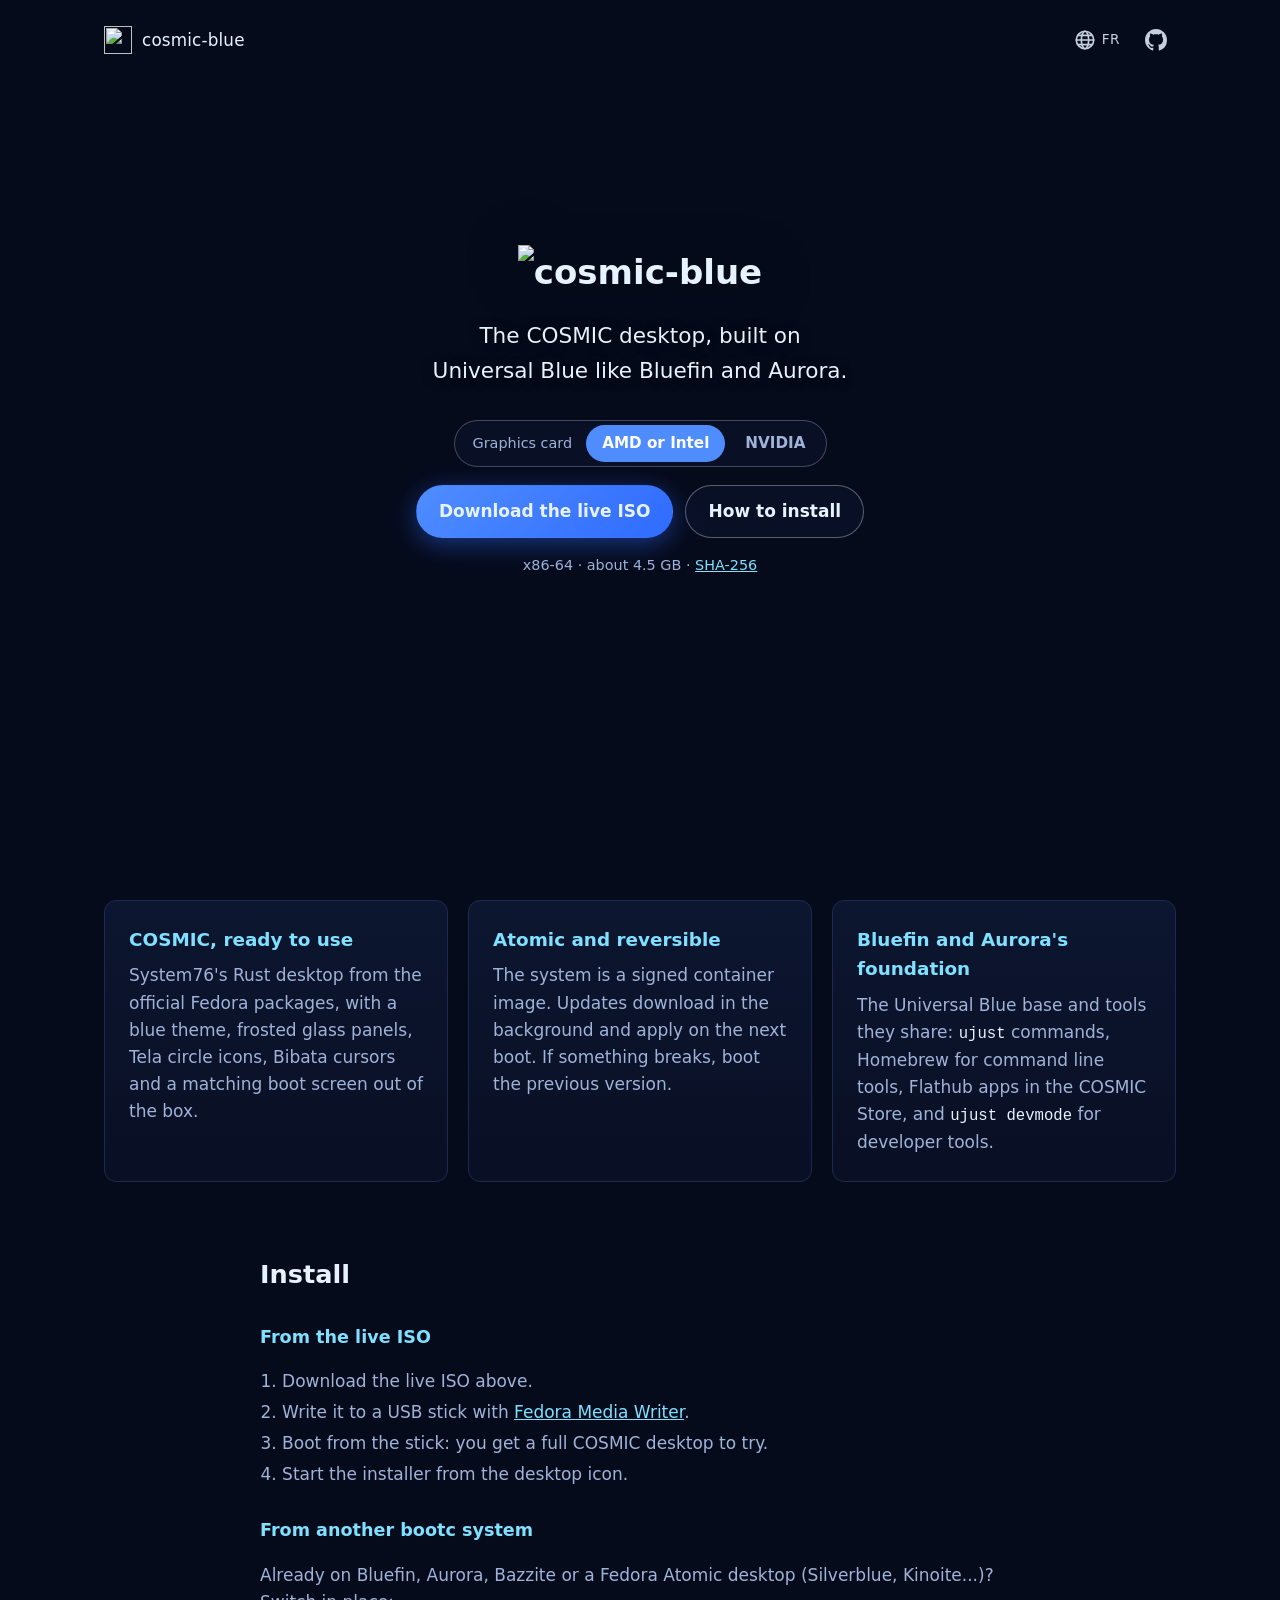
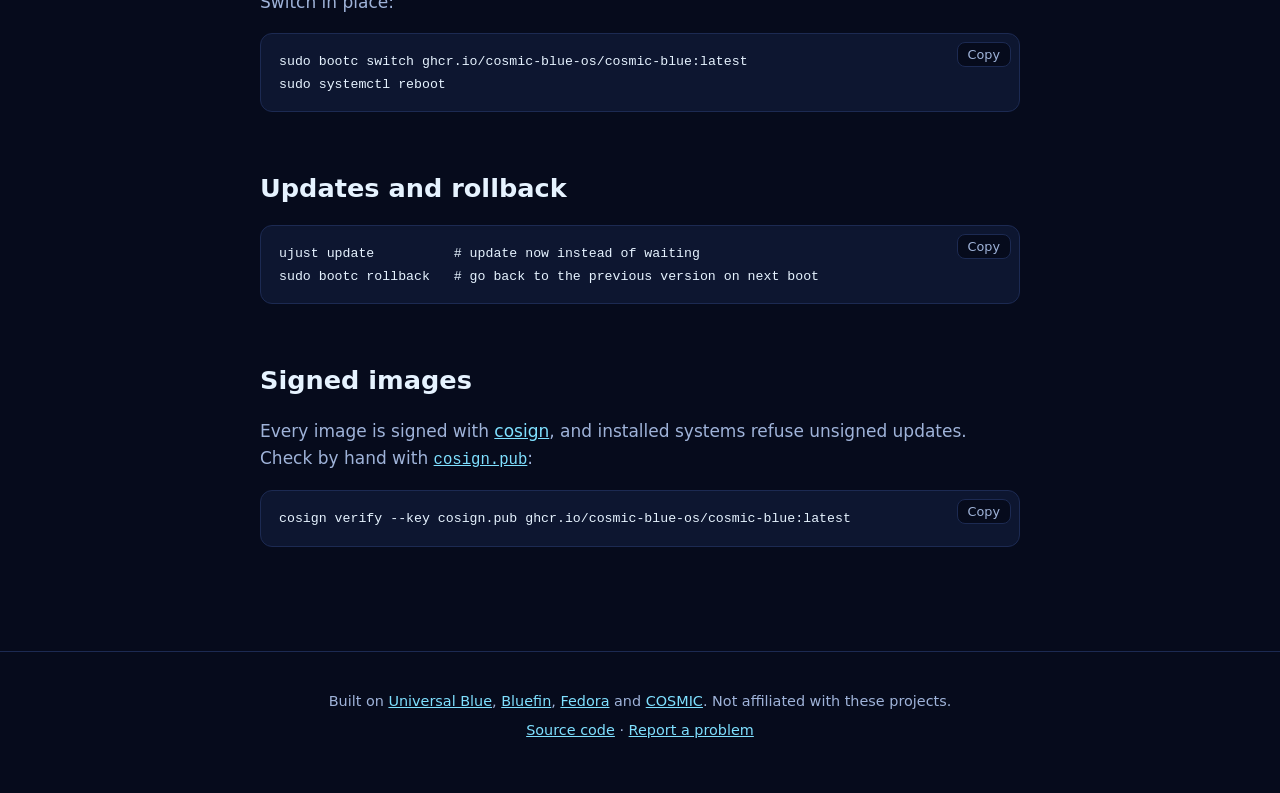
==== commit a3a4d94b: "Add a Bibata Modern cursor theme in the cosmic-blue colors (#48) COSMIC has no cursor setting and fa" ====
--- a/website/index.html
+++ b/website/index.html
@@ -53,8 +53,8 @@
       <article>
         <h2>COSMIC, ready to use</h2>
         <p>System76's Rust desktop from the official Fedora packages, with a
-        blue theme, frosted glass panels, Tela circle icons and a matching boot
-        screen out of the box.</p>
+        blue theme, frosted glass panels, Tela circle icons, Bibata cursors and
+        a matching boot screen out of the box.</p>
       </article>
       <article>
         <h2>Atomic and reversible</h2>
--- a/website/style.css
+++ b/website/style.css
@@ -115,14 +115,23 @@
   letter-spacing: .01em;
 }
 
+/* Placed from the top, not the bottom: the French text is longer, and a
+   bottom anchor would move the logo when switching languages. */
 .hero-text {
-  margin: auto auto 12vh;
+  margin: max(16px, calc(55svh - 330px)) auto 12vh;
   padding: 0 24px;
   max-width: 760px;
   text-align: center;
 }
 
 .hero h1 { margin: 0 0 20px; }
+
+/* Keep the room of the NVIDIA note when it is hidden, so switching the
+   graphics card does not change the hero height. */
+.hero-text [data-nvidia-only][hidden] {
+  display: block;
+  visibility: hidden;
+}
 
 .hero h1 img {
   width: min(560px, 88vw);
@@ -215,6 +224,34 @@
   background: rgb(13 22 48 / .85);
   border-color: var(--accent-light);
   color: var(--text);
+}
+
+/* Center the text on its capital letters, not on the line box, which
+   keeps room for descenders and makes the label look too high. */
+@supports (text-box: trim-both cap alphabetic) {
+  .button {
+    padding: 19px 24px;
+    line-height: 1.2;
+    text-box: trim-both cap alphabetic;
+  }
+
+  /* Same for the other pills; the padding keeps their usual height. */
+  .gpu #gpu-label,
+  .top .icon span {
+    text-box: trim-both cap alphabetic;
+  }
+
+  .gpu label {
+    padding-block: 13px;
+    line-height: 1;
+    text-box: trim-both cap alphabetic;
+  }
+
+  .copy {
+    padding-block: 10px;
+    line-height: 1;
+    text-box: trim-both cap alphabetic;
+  }
 }
 
 .button.primary {
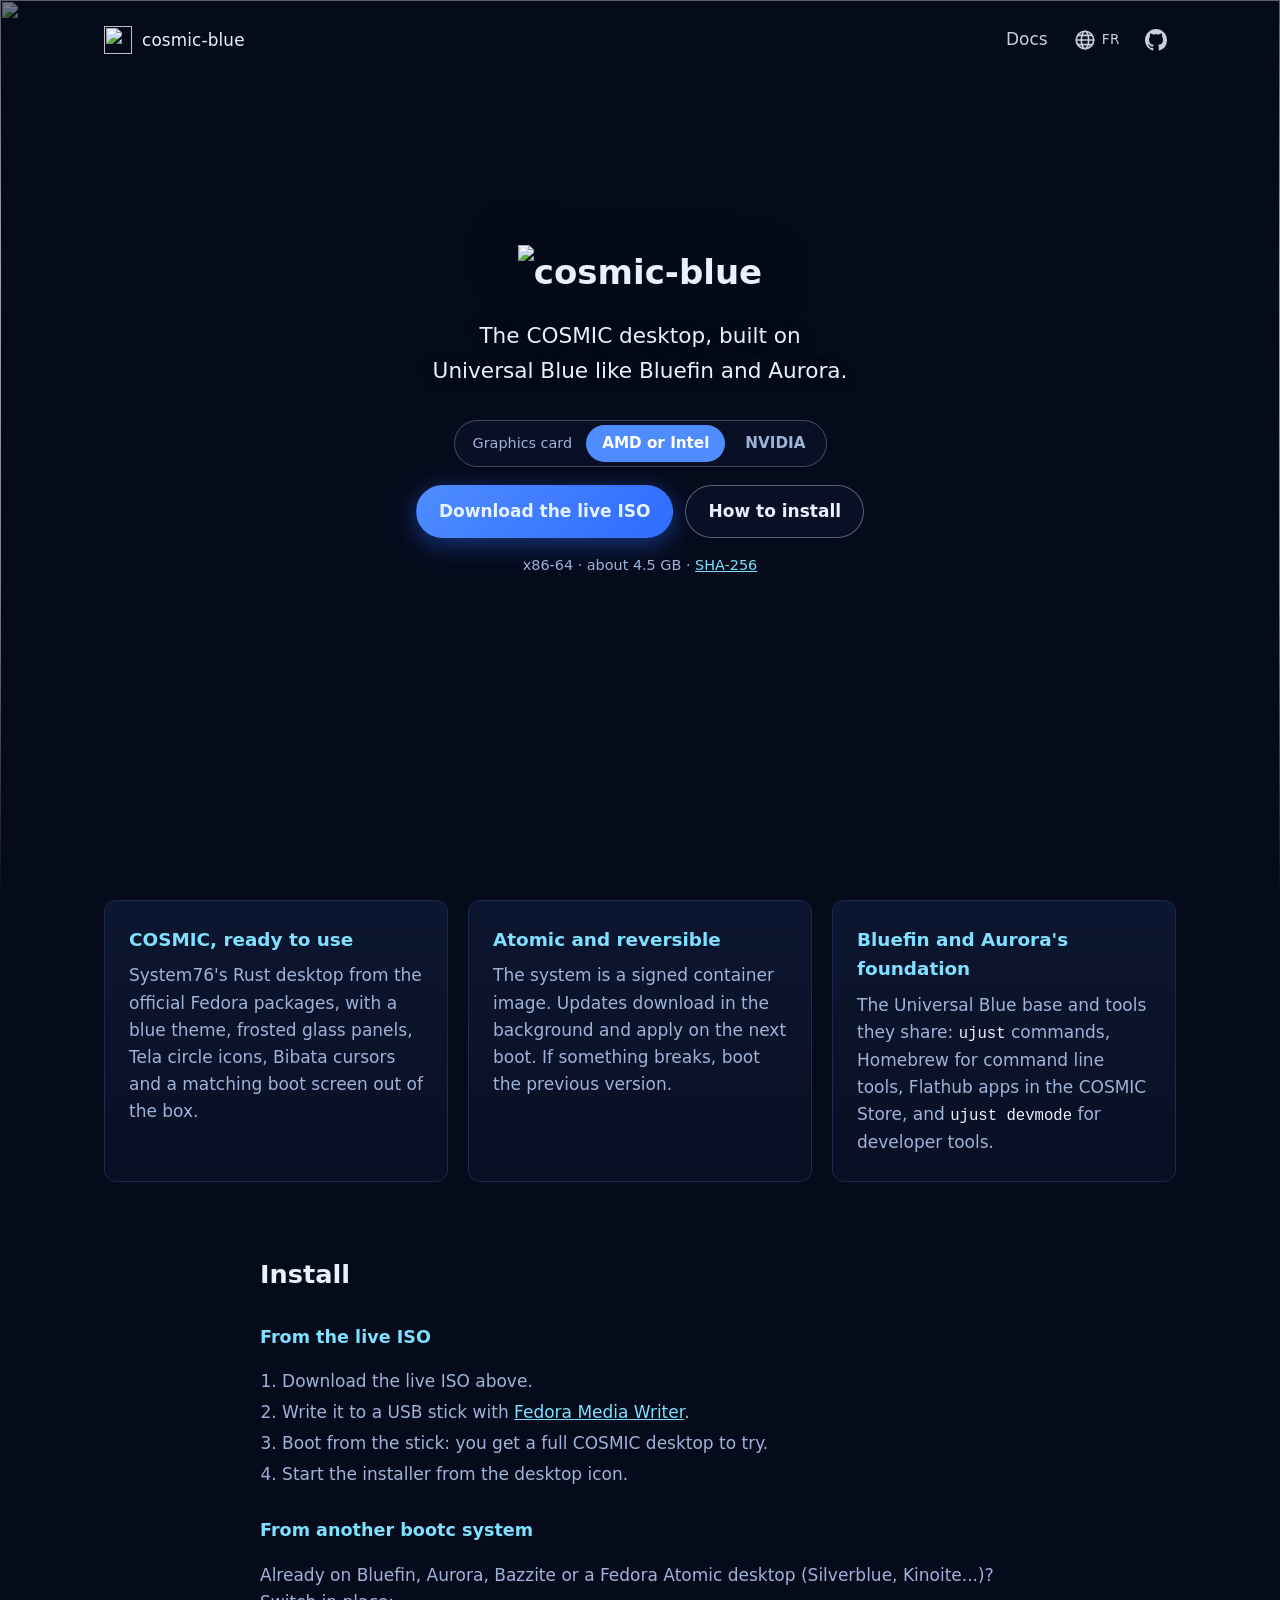
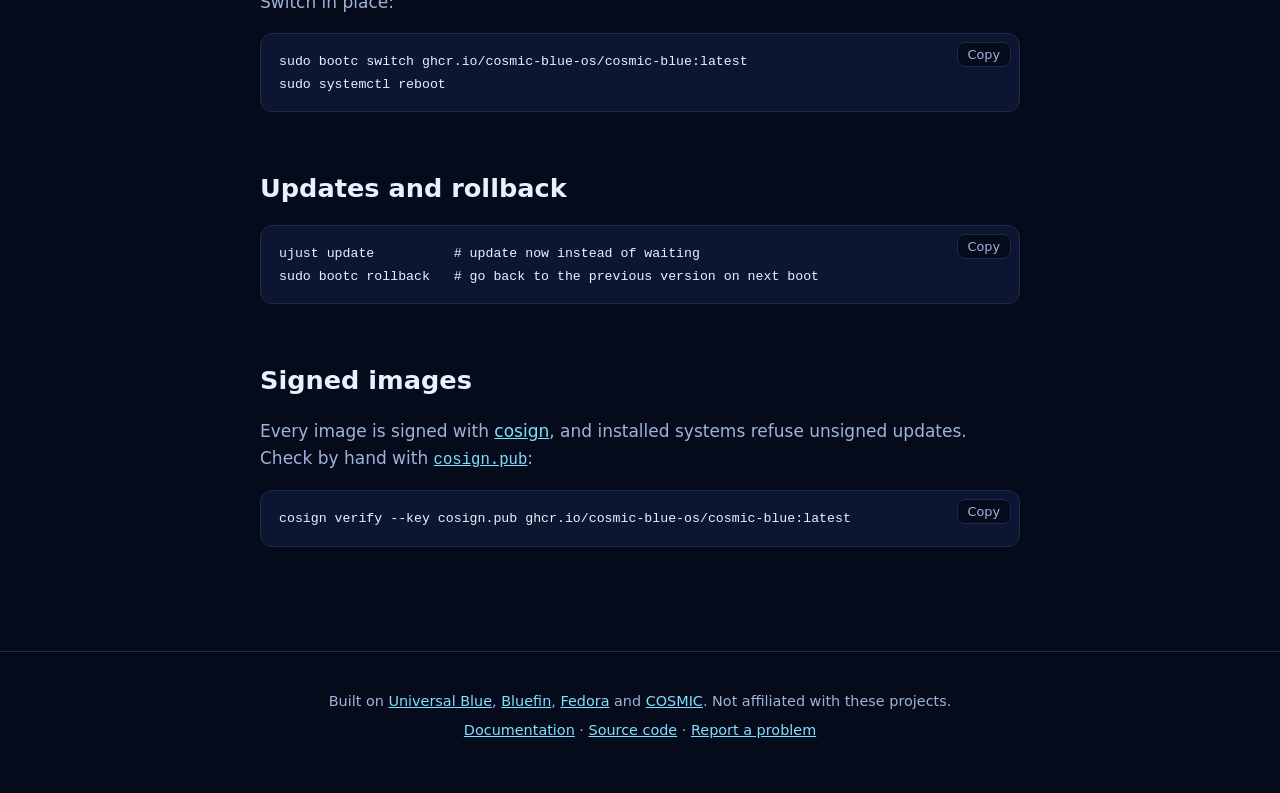
==== commit fa86b00e: "Replace Bluefin links and tips in the terminal welcome banner - Own /etc/uwelcome/config.json: cosmi" ====
--- a/website/index.html
+++ b/website/index.html
@@ -25,6 +25,7 @@
     <nav class="top">
       <a class="brand" href="./"><img src="img/cosmic-blue-logo.svg" alt="" width="28" height="28">cosmic-blue</a>
       <span class="links">
+        <a class="text" href="docs/">Docs</a>
         <a class="icon" href="fr/" hreflang="fr" lang="fr" title="Français" aria-label="Français"><svg viewBox="0 0 24 24" width="22" height="22" aria-hidden="true" fill="none" stroke="currentColor" stroke-width="1.8" stroke-linecap="round"><circle cx="12" cy="12" r="9.5"/><ellipse cx="12" cy="12" rx="4" ry="9.5"/><path d="M2.5 12h19M4.2 7h15.6M4.2 17h15.6"/></svg><span aria-hidden="true">FR</span></a>
         <a class="icon" href="https://github.com/cosmic-blue-os/cosmic-blue" title="GitHub" aria-label="GitHub"><svg viewBox="0 0 16 16" width="22" height="22" aria-hidden="true"><path fill="currentColor" d="M8 0C3.58 0 0 3.58 0 8c0 3.54 2.29 6.53 5.47 7.59.4.07.55-.17.55-.38 0-.19-.01-.82-.01-1.49-2.01.37-2.53-.49-2.69-.94-.09-.23-.48-.94-.82-1.13-.28-.15-.68-.52-.01-.53.63-.01 1.08.58 1.23.82.72 1.21 1.87.87 2.33.66.07-.52.28-.87.51-1.07-1.78-.2-3.64-.89-3.64-3.95 0-.87.31-1.59.82-2.15-.08-.2-.36-1.02.08-2.12 0 0 .67-.21 2.2.82.64-.18 1.32-.27 2-.27.68 0 1.36.09 2 .27 1.53-1.04 2.2-.82 2.2-.82.44 1.1.16 1.92.08 2.12.51.56.82 1.27.82 2.15 0 3.07-1.87 3.75-3.65 3.95.29.25.54.73.54 1.48 0 1.07-.01 1.93-.01 2.2 0 .21.15.46.55.38A8.013 8.013 0 0016 8c0-4.42-3.58-8-8-8z"/></svg></a>
       </span>
@@ -123,7 +124,8 @@
     <a href="https://fedoraproject.org/">Fedora</a> and
     <a href="https://system76.com/cosmic">COSMIC</a>.
     Not affiliated with these projects.</p>
-    <p><a href="https://github.com/cosmic-blue-os/cosmic-blue">Source code</a> ·
+    <p><a href="docs/">Documentation</a> ·
+    <a href="https://github.com/cosmic-blue-os/cosmic-blue">Source code</a> ·
     <a href="https://github.com/cosmic-blue-os/cosmic-blue/issues">Report a problem</a></p>
   </footer>
 
--- a/website/style.css
+++ b/website/style.css
@@ -360,6 +360,61 @@
   .code pre { padding-top: 40px; }
 }
 
+/* Documentation pages: a plain header instead of the hero */
+
+.page-head {
+  border-bottom: 1px solid var(--border);
+  background: linear-gradient(180deg, var(--surface), var(--bg));
+}
+
+.docs { padding-top: 40px; }
+
+.docs h1 {
+  margin: 0 0 12px;
+  font-size: clamp(1.8rem, 5vw, 2.4rem);
+  font-weight: 600;
+}
+
+.docs .block { scroll-margin-top: 24px; }
+
+.toc {
+  display: flex;
+  flex-wrap: wrap;
+  gap: 8px;
+  margin: 20px 0 0;
+}
+
+.toc a {
+  padding: 6px 14px;
+  border: 1px solid var(--border);
+  border-radius: 999px;
+  color: var(--text);
+  font-size: .9rem;
+  text-decoration: none;
+}
+
+.toc a:hover { border-color: var(--accent); }
+
+.commands { margin: 16px 0 0; }
+
+.commands dt {
+  margin: 16px 0 2px;
+  color: var(--accent-light);
+}
+
+.commands dd {
+  margin: 0;
+  color: var(--muted);
+}
+
+/* Text link next to the icons in the top bar */
+.top .text {
+  padding: 0 10px;
+  opacity: .85;
+}
+
+.top .text:hover { opacity: 1; }
+
 footer {
   border-top: 1px solid var(--border);
   padding: 32px 24px 48px;
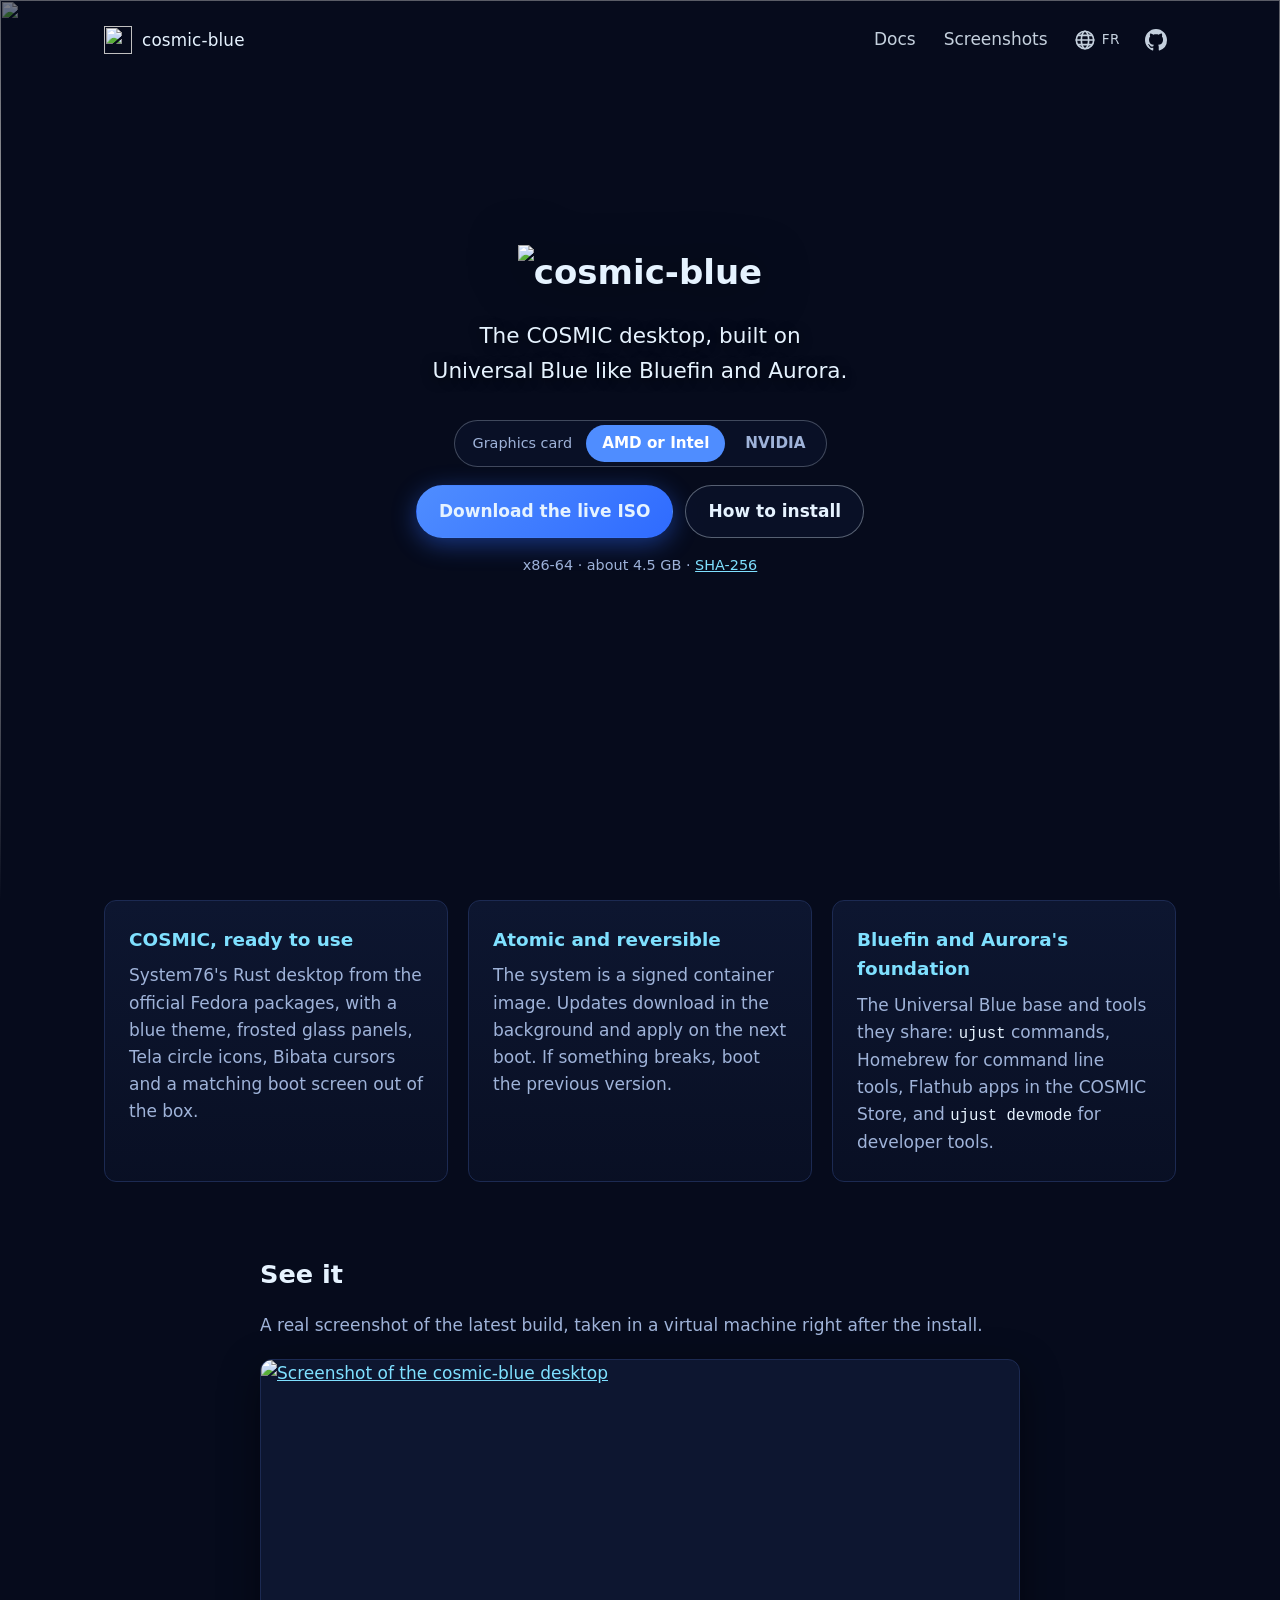
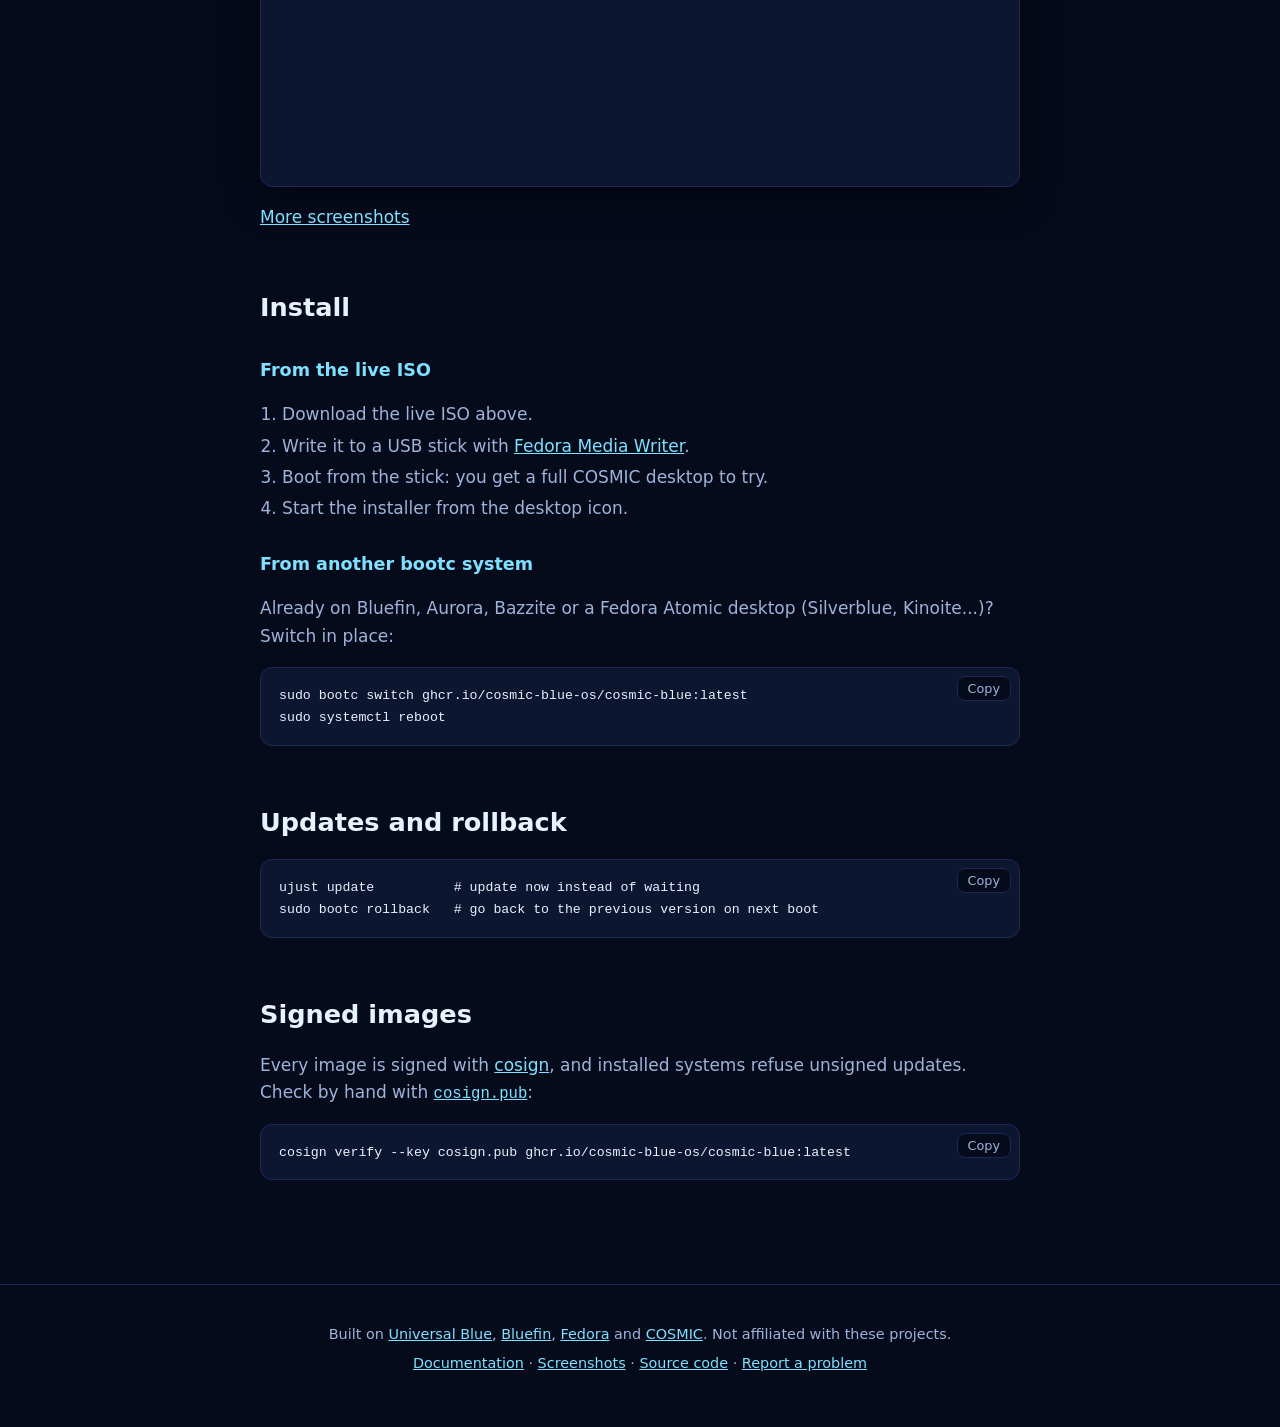
==== commit ca76b391: "Add a screenshots page to the website The website gets a screenshots page (EN and FR) and a desktop " ====
--- a/website/index.html
+++ b/website/index.html
@@ -26,6 +26,7 @@
       <a class="brand" href="./"><img src="img/cosmic-blue-logo.svg" alt="" width="28" height="28">cosmic-blue</a>
       <span class="links">
         <a class="text" href="docs/">Docs</a>
+        <a class="text" href="screenshots/">Screenshots</a>
         <a class="icon" href="fr/" hreflang="fr" lang="fr" title="Français" aria-label="Français"><svg viewBox="0 0 24 24" width="22" height="22" aria-hidden="true" fill="none" stroke="currentColor" stroke-width="1.8" stroke-linecap="round"><circle cx="12" cy="12" r="9.5"/><ellipse cx="12" cy="12" rx="4" ry="9.5"/><path d="M2.5 12h19M4.2 7h15.6M4.2 17h15.6"/></svg><span aria-hidden="true">FR</span></a>
         <a class="icon" href="https://github.com/cosmic-blue-os/cosmic-blue" title="GitHub" aria-label="GitHub"><svg viewBox="0 0 16 16" width="22" height="22" aria-hidden="true"><path fill="currentColor" d="M8 0C3.58 0 0 3.58 0 8c0 3.54 2.29 6.53 5.47 7.59.4.07.55-.17.55-.38 0-.19-.01-.82-.01-1.49-2.01.37-2.53-.49-2.69-.94-.09-.23-.48-.94-.82-1.13-.28-.15-.68-.52-.01-.53.63-.01 1.08.58 1.23.82.72 1.21 1.87.87 2.33.66.07-.52.28-.87.51-1.07-1.78-.2-3.64-.89-3.64-3.95 0-.87.31-1.59.82-2.15-.08-.2-.36-1.02.08-2.12 0 0 .67-.21 2.2.82.64-.18 1.32-.27 2-.27.68 0 1.36.09 2 .27 1.53-1.04 2.2-.82 2.2-.82.44 1.1.16 1.92.08 2.12.51.56.82 1.27.82 2.15 0 3.07-1.87 3.75-3.65 3.95.29.25.54.73.54 1.48 0 1.07-.01 1.93-.01 2.2 0 .21.15.46.55.38A8.013 8.013 0 0016 8c0-4.42-3.58-8-8-8z"/></svg></a>
       </span>
@@ -70,6 +71,17 @@
         <code>ujust devmode</code> for developer tools.</p>
       </article>
     </section>
+
+    <!-- shot:desktop -->
+    <section class="block preview">
+      <h2>See it</h2>
+      <p>A real screenshot of the latest build, taken in a virtual machine right after the install.</p>
+      <a class="shot" href="screenshots/">
+        <img src="img/screenshots/desktop-960.webp" srcset="img/screenshots/desktop-960.webp 960w, img/screenshots/desktop.webp 1920w" sizes="(min-width: 800px) 760px, calc(100vw - 48px)" width="1920" height="1080" loading="lazy" alt="Screenshot of the cosmic-blue desktop">
+      </a>
+      <p><a href="screenshots/">More screenshots</a></p>
+    </section>
+    <!-- /shot -->
 
     <section id="install" class="block">
       <h2>Install</h2>
@@ -125,6 +137,7 @@
     <a href="https://system76.com/cosmic">COSMIC</a>.
     Not affiliated with these projects.</p>
     <p><a href="docs/">Documentation</a> ·
+    <a href="screenshots/">Screenshots</a> ·
     <a href="https://github.com/cosmic-blue-os/cosmic-blue">Source code</a> ·
     <a href="https://github.com/cosmic-blue-os/cosmic-blue/issues">Report a problem</a></p>
   </footer>
--- a/website/style.css
+++ b/website/style.css
@@ -407,6 +407,42 @@
   color: var(--muted);
 }
 
+/* Screenshots: the gallery page and the preview on the home page */
+
+.gallery {
+  display: grid;
+  grid-template-columns: repeat(auto-fill, minmax(min(100%, 440px), 1fr));
+  gap: 32px 24px;
+  margin: 0 0 72px;
+}
+
+.gallery figure { margin: 0; }
+
+.gallery figcaption { margin-top: 10px; }
+.gallery figcaption strong { color: var(--accent-light); font-weight: 600; }
+.gallery figcaption p { margin: 2px 0 0; color: var(--muted); font-size: .95rem; }
+
+.gallery img,
+.preview img {
+  display: block;
+  width: 100%;
+  height: auto;
+  border: 1px solid var(--border);
+  border-radius: var(--radius);
+  background: var(--surface);
+  box-shadow: 0 12px 40px rgb(0 0 0 / .45);
+  transition: border-color .15s;
+}
+
+.gallery a:hover img,
+.gallery a:focus-visible img,
+.preview a:hover img,
+.preview a:focus-visible img { border-color: var(--accent); }
+
+.preview .shot { display: block; margin: 20px 0 12px; }
+
+.fine-print { font-size: .9rem; }
+
 /* Text link next to the icons in the top bar */
 .top .text {
   padding: 0 10px;
@@ -414,6 +450,22 @@
 }
 
 .top .text:hover { opacity: 1; }
+
+.brand { white-space: nowrap; }
+
+/* Phones: keep the top bar on one line. The GitHub link is also in the
+   footer, and the globe alone stands for the language switch. */
+@media (max-width: 520px) {
+  .top { padding: 16px 12px 16px 16px; gap: 6px; }
+  .top .links { gap: 0; }
+  .top .text { padding: 0 6px; font-size: .95rem; }
+  .top .icon > span,
+  .top .icon[href^="https://github.com"] { display: none; }
+}
+
+@media (max-width: 359px) {
+  .brand { font-size: 0; gap: 0; }
+}
 
 footer {
   border-top: 1px solid var(--border);
